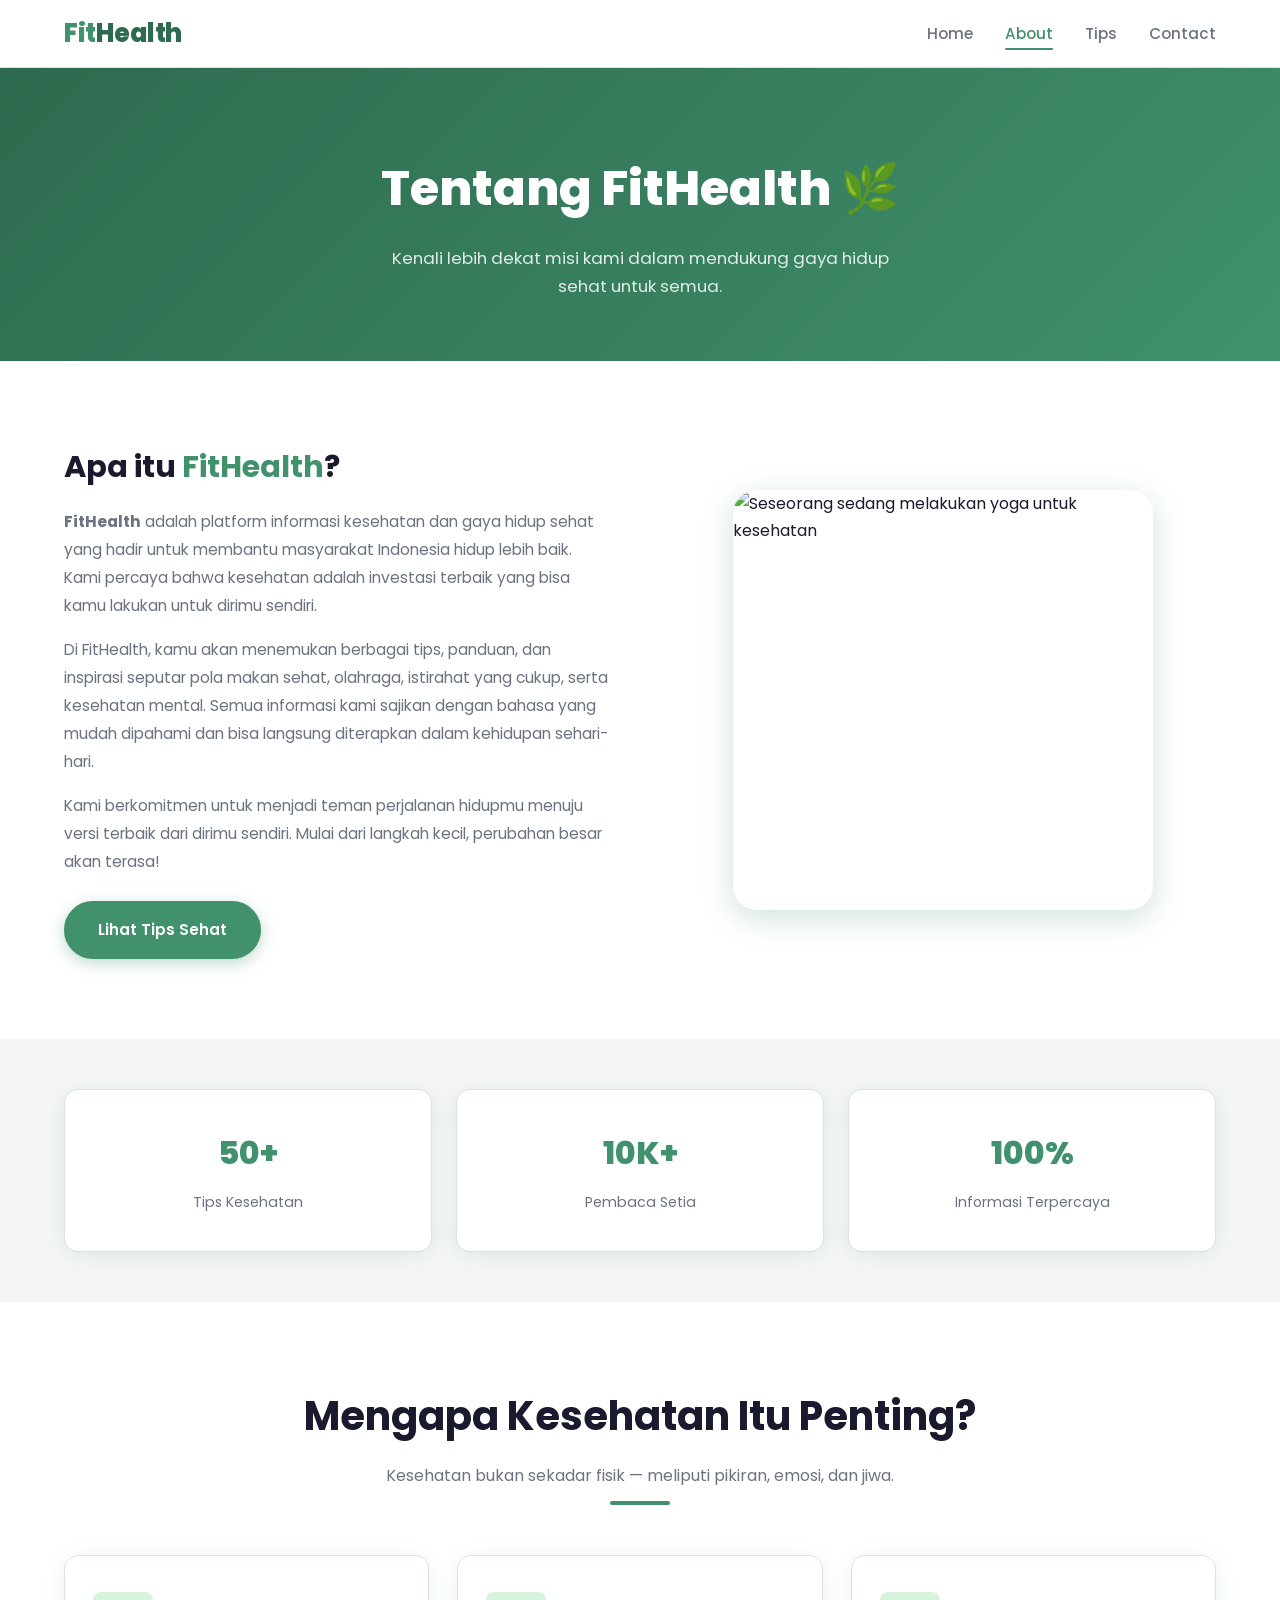
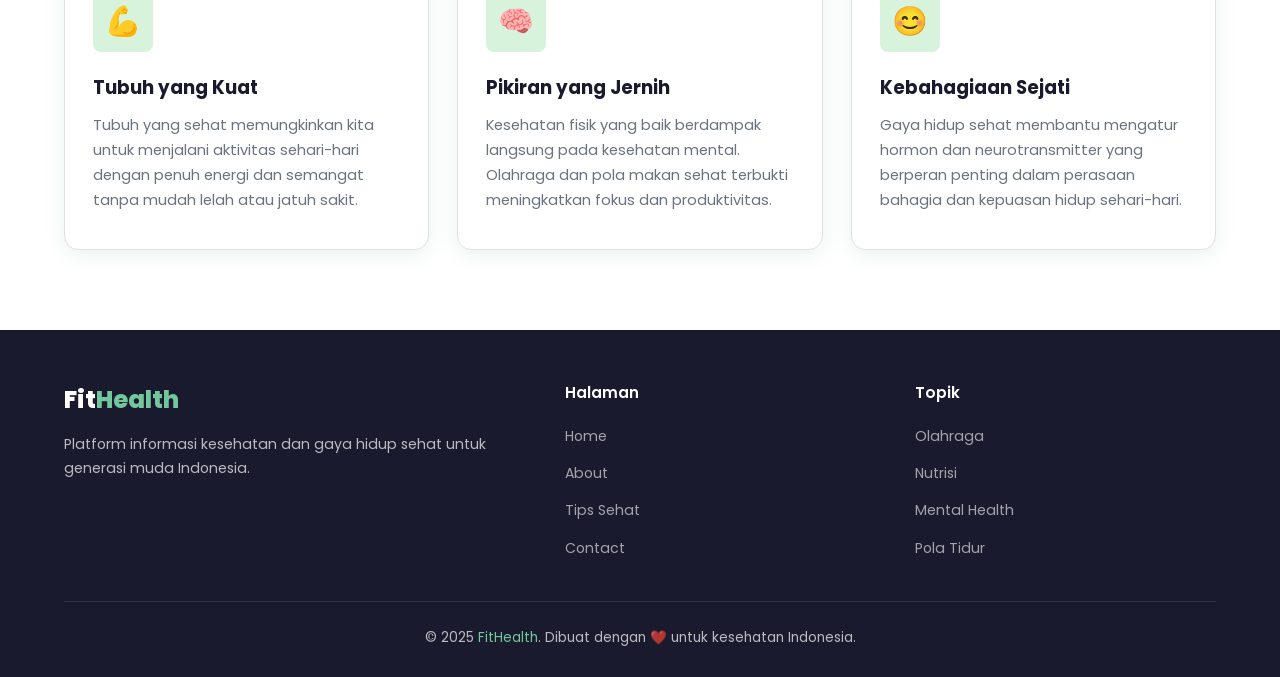
==== about.html @ b60442c7 "first commit" ====
<!DOCTYPE html>
<html lang="id">
<head>
  <meta charset="UTF-8" />
  <meta name="viewport" content="width=device-width, initial-scale=1.0" />
  <title>About - FitHealth</title>
  <link rel="icon" href="data:image/svg+xml,<svg xmlns='http://www.w3.org/2000/svg' viewBox='0 0 100 100'><text y='.9em' font-size='90'>🌿</text></svg>" />
  <link rel="preconnect" href="https://fonts.googleapis.com" />
  <link rel="preconnect" href="https://fonts.gstatic.com" crossorigin />
  <link href="https://fonts.googleapis.com/css2?family=Poppins:wght@300;400;500;600;700;800&display=swap" rel="stylesheet" />
  <link rel="stylesheet" href="style.css" />
</head>
<body>

  <!-- =============================================
       NAVBAR
       ============================================= -->
  <nav class="navbar">
    <a href="index.html" class="navbar-logo">Fit<span>Health</span></a>
    <ul class="navbar-menu">
      <li><a href="index.html">Home</a></li>
      <li><a href="about.html">About</a></li>
      <li><a href="tips.html">Tips</a></li>
      <li><a href="contact.html">Contact</a></li>
    </ul>
    <div class="hamburger" aria-label="Toggle Menu">
      <span></span>
      <span></span>
      <span></span>
    </div>
  </nav>


  <!-- =============================================
       PAGE HERO (Banner atas halaman)
       ============================================= -->
  <div class="page-hero">
    <h1>Tentang FitHealth 🌿</h1>
    <p>Kenali lebih dekat misi kami dalam mendukung gaya hidup sehat untuk semua.</p>
  </div>


  <!-- =============================================
       ABOUT CONTENT: Penjelasan utama
       ============================================= -->
  <div class="about-content">
    <!-- Teks penjelasan -->
    <div class="about-text">
      <h2>Apa itu <span>FitHealth</span>?</h2>
      <p>
        <strong>FitHealth</strong> adalah platform informasi kesehatan dan gaya hidup sehat
        yang hadir untuk membantu masyarakat Indonesia hidup lebih baik. Kami percaya bahwa
        kesehatan adalah investasi terbaik yang bisa kamu lakukan untuk dirimu sendiri.
      </p>
      <p>
        Di FitHealth, kamu akan menemukan berbagai tips, panduan, dan inspirasi seputar
        pola makan sehat, olahraga, istirahat yang cukup, serta kesehatan mental. Semua
        informasi kami sajikan dengan bahasa yang mudah dipahami dan bisa langsung
        diterapkan dalam kehidupan sehari-hari.
      </p>
      <p>
        Kami berkomitmen untuk menjadi teman perjalanan hidupmu menuju versi terbaik dari
        dirimu sendiri. Mulai dari langkah kecil, perubahan besar akan terasa!
      </p>
      <!-- Tombol ke halaman tips -->
      <a href="tips.html" class="btn-primary" style="margin-top: 10px;">Lihat Tips Sehat</a>
    </div>

    <!-- Foto orang meditasi/yoga -->
    <div class="about-image">
      <img
        src="https://images.unsplash.com/photo-1544367567-0f2fcb009e0b?w=560&q=80&fit=crop"
        alt="Seseorang sedang melakukan yoga untuk kesehatan"
        style="width:100%; max-width:420px; border-radius:24px; box-shadow: var(--shadow-hover); object-fit:cover; aspect-ratio:1;"
        loading="eager"
      />
    </div>
  </div>


  <!-- =============================================
       STATS: Angka-angka menarik
       ============================================= -->
  <div class="about-stats">
    <div class="stat-item card visible">
      <h3>50+</h3>
      <p>Tips Kesehatan</p>
    </div>
    <div class="stat-item card visible">
      <h3>10K+</h3>
      <p>Pembaca Setia</p>
    </div>
    <div class="stat-item card visible">
      <h3>100%</h3>
      <p>Informasi Terpercaya</p>
    </div>
  </div>


  <!-- =============================================
       SECTION: Pentingnya Kesehatan
       ============================================= -->
  <section>
    <div class="section-title">
      <h2>Mengapa Kesehatan Itu Penting?</h2>
      <p>Kesehatan bukan sekadar fisik — meliputi pikiran, emosi, dan jiwa.</p>
      <div class="section-line"></div>
    </div>

    <div class="cards-grid">
      <!-- Card 1 -->
      <div class="card">
        <div class="card-icon">💪</div>
        <h3>Tubuh yang Kuat</h3>
        <p>
          Tubuh yang sehat memungkinkan kita untuk menjalani aktivitas sehari-hari
          dengan penuh energi dan semangat tanpa mudah lelah atau jatuh sakit.
        </p>
      </div>

      <!-- Card 2 -->
      <div class="card">
        <div class="card-icon">🧠</div>
        <h3>Pikiran yang Jernih</h3>
        <p>
          Kesehatan fisik yang baik berdampak langsung pada kesehatan mental.
          Olahraga dan pola makan sehat terbukti meningkatkan fokus dan produktivitas.
        </p>
      </div>

      <!-- Card 3 -->
      <div class="card">
        <div class="card-icon">😊</div>
        <h3>Kebahagiaan Sejati</h3>
        <p>
          Gaya hidup sehat membantu mengatur hormon dan neurotransmitter yang
          berperan penting dalam perasaan bahagia dan kepuasan hidup sehari-hari.
        </p>
      </div>
    </div>
  </section>


  <!-- =============================================
       FOOTER
       ============================================= -->
  <footer>
    <div class="footer-top">
      <div class="footer-brand">
        <div class="logo">Fit<span>Health</span></div>
        <p>Platform informasi kesehatan dan gaya hidup sehat untuk generasi muda Indonesia.</p>
      </div>
      <div class="footer-col">
        <h4>Halaman</h4>
        <ul>
          <li><a href="index.html">Home</a></li>
          <li><a href="about.html">About</a></li>
          <li><a href="tips.html">Tips Sehat</a></li>
          <li><a href="contact.html">Contact</a></li>
        </ul>
      </div>
      <div class="footer-col">
        <h4>Topik</h4>
        <ul>
          <li><a href="tips.html">Olahraga</a></li>
          <li><a href="tips.html">Nutrisi</a></li>
          <li><a href="tips.html">Mental Health</a></li>
          <li><a href="tips.html">Pola Tidur</a></li>
        </ul>
      </div>
    </div>
    <div class="footer-bottom">
      <p>&copy; 2025 <span>FitHealth</span>. Dibuat dengan ❤️ untuk kesehatan Indonesia.</p>
    </div>
  </footer>

  <script src="script.js"></script>
</body>
</html>
---- style.css ----
/* =============================================
   FitHealth - Main Stylesheet
   Warna utama: Hijau, Putih, Abu-abu muda
   Font: Poppins (Google Fonts)
   ============================================= */

/* --- Import Font --- */
@import url('https://fonts.googleapis.com/css2?family=Poppins:wght@300;400;500;600;700;800&display=swap');

/* --- CSS Variables (Variabel Warna & Font) --- */
:root {
  --green-dark:    #2d6a4f;
  --green-main:    #40916c;
  --green-light:   #74c69d;
  --green-pale:    #d8f3dc;
  --white:         #ffffff;
  --gray-light:    #f4f6f4;
  --gray-mid:      #e0e0e0;
  --gray-text:     #6b7280;
  --dark:          #1a1a2e;
  --shadow:        0 4px 20px rgba(64, 145, 108, 0.12);
  --shadow-hover:  0 8px 30px rgba(64, 145, 108, 0.25);
  --radius:        14px;
  --radius-sm:     8px;
  --transition:    all 0.3s ease;
  --font:          'Poppins', sans-serif;
}

/* --- Reset & Base --- */
*, *::before, *::after {
  margin: 0;
  padding: 0;
  box-sizing: border-box;
}

html {
  scroll-behavior: smooth;
}

body {
  font-family: var(--font);
  background-color: var(--white);
  color: var(--dark);
  line-height: 1.7;
  overflow-x: hidden;
}

img {
  max-width: 100%;
  display: block;
}

a {
  text-decoration: none;
  color: inherit;
}

ul {
  list-style: none;
}

/* =============================================
   NAVBAR
   ============================================= */
.navbar {
  position: sticky;
  top: 0;
  z-index: 1000;
  background: rgba(255, 255, 255, 0.95);
  backdrop-filter: blur(10px);
  -webkit-backdrop-filter: blur(10px);
  border-bottom: 1px solid var(--gray-mid);
  padding: 0 5%;
  display: flex;
  align-items: center;
  justify-content: space-between;
  height: 68px;
  transition: var(--transition);
}

/* Efek navbar saat di-scroll (ditambah via JS) */
.navbar.scrolled {
  box-shadow: 0 2px 20px rgba(0, 0, 0, 0.08);
}

/* Logo */
.navbar-logo {
  font-size: 1.6rem;
  font-weight: 800;
  color: var(--green-main);
  letter-spacing: -0.5px;
}

.navbar-logo span {
  color: var(--green-dark);
}

/* Menu navigasi */
.navbar-menu {
  display: flex;
  gap: 2rem;
  align-items: center;
}

.navbar-menu a {
  font-size: 0.95rem;
  font-weight: 500;
  color: var(--gray-text);
  padding: 6px 0;
  position: relative;
  transition: var(--transition);
}

/* Garis bawah aktif/hover pada menu */
.navbar-menu a::after {
  content: '';
  position: absolute;
  bottom: 0;
  left: 0;
  width: 0;
  height: 2px;
  background: var(--green-main);
  border-radius: 2px;
  transition: width 0.3s ease;
}

.navbar-menu a:hover,
.navbar-menu a.active {
  color: var(--green-main);
}

.navbar-menu a:hover::after,
.navbar-menu a.active::after {
  width: 100%;
}

/* Hamburger menu (mobile) */
.hamburger {
  display: none;
  flex-direction: column;
  gap: 5px;
  cursor: pointer;
  padding: 4px;
}

.hamburger span {
  display: block;
  width: 25px;
  height: 3px;
  background: var(--green-dark);
  border-radius: 3px;
  transition: var(--transition);
}

/* Animasi hamburger saat terbuka */
.hamburger.open span:nth-child(1) {
  transform: translateY(8px) rotate(45deg);
}

.hamburger.open span:nth-child(2) {
  opacity: 0;
}

.hamburger.open span:nth-child(3) {
  transform: translateY(-8px) rotate(-45deg);
}

/* =============================================
   HERO SECTION (index.html)
   ============================================= */
.hero {
  min-height: calc(100vh - 68px);
  background: linear-gradient(135deg, var(--green-pale) 0%, var(--white) 60%);
  display: flex;
  align-items: center;
  padding: 60px 5%;
  gap: 60px;
}

.hero-content {
  flex: 1;
  max-width: 560px;
}

.hero-badge {
  display: inline-block;
  background: var(--green-pale);
  color: var(--green-dark);
  font-size: 0.8rem;
  font-weight: 600;
  letter-spacing: 1px;
  text-transform: uppercase;
  padding: 6px 16px;
  border-radius: 50px;
  margin-bottom: 20px;
  border: 1px solid var(--green-light);
}

.hero h1 {
  font-size: clamp(2.2rem, 5vw, 3.4rem);
  font-weight: 800;
  line-height: 1.2;
  color: var(--dark);
  margin-bottom: 20px;
}

.hero h1 .highlight {
  color: var(--green-main);
}

.hero p {
  font-size: 1.05rem;
  color: var(--gray-text);
  margin-bottom: 36px;
  line-height: 1.8;
}

/* Tombol CTA */
.btn-primary {
  display: inline-block;
  background: var(--green-main);
  color: var(--white);
  font-family: var(--font);
  font-size: 0.95rem;
  font-weight: 600;
  padding: 14px 32px;
  border-radius: 50px;
  border: 2px solid var(--green-main);
  cursor: pointer;
  transition: var(--transition);
  box-shadow: 0 4px 15px rgba(64, 145, 108, 0.35);
}

.btn-primary:hover {
  background: var(--green-dark);
  border-color: var(--green-dark);
  transform: translateY(-2px);
  box-shadow: 0 8px 25px rgba(64, 145, 108, 0.4);
}

.btn-outline {
  display: inline-block;
  background: transparent;
  color: var(--green-main);
  font-family: var(--font);
  font-size: 0.95rem;
  font-weight: 600;
  padding: 14px 32px;
  border-radius: 50px;
  border: 2px solid var(--green-main);
  cursor: pointer;
  transition: var(--transition);
  margin-left: 12px;
}

.btn-outline:hover {
  background: var(--green-pale);
  transform: translateY(-2px);
}

/* Gambar hero */
.hero-image {
  flex: 1;
  display: flex;
  justify-content: center;
  align-items: center;
}

.hero-image img {
  width: 100%;
  max-width: 500px;
  border-radius: 24px;
  box-shadow: var(--shadow-hover);
  object-fit: cover;
}

/* Ilustrasi SVG hero (jika tidak ada gambar) */
.hero-illustration {
  width: 100%;
  max-width: 480px;
  background: linear-gradient(135deg, var(--green-pale), var(--green-light));
  border-radius: 24px;
  aspect-ratio: 4/3;
  display: flex;
  align-items: center;
  justify-content: center;
  font-size: 8rem;
  box-shadow: var(--shadow-hover);
}

/* =============================================
   SECTION UMUM
   ============================================= */
section {
  padding: 80px 5%;
}

.section-title {
  text-align: center;
  margin-bottom: 50px;
}

.section-title h2 {
  font-size: clamp(1.8rem, 3.5vw, 2.5rem);
  font-weight: 700;
  color: var(--dark);
  margin-bottom: 12px;
}

.section-title p {
  font-size: 1rem;
  color: var(--gray-text);
  max-width: 520px;
  margin: 0 auto;
}

.section-line {
  width: 60px;
  height: 4px;
  background: var(--green-main);
  border-radius: 4px;
  margin: 12px auto 0;
}

/* =============================================
   CARDS (Manfaat & Tips)
   ============================================= */
.cards-grid {
  display: grid;
  grid-template-columns: repeat(auto-fit, minmax(280px, 1fr));
  gap: 28px;
}

.card {
  background: var(--white);
  border-radius: var(--radius);
  padding: 36px 28px;
  box-shadow: var(--shadow);
  border: 1px solid var(--gray-mid);
  transition: var(--transition);
  /* Animasi muncul saat scroll */
  opacity: 0;
  transform: translateY(30px);
}

/* Class ditambahkan oleh JS saat card terlihat */
.card.visible {
  opacity: 1;
  transform: translateY(0);
  transition: opacity 0.5s ease, transform 0.5s ease, box-shadow 0.3s ease;
}

.card:hover {
  transform: translateY(-6px);
  box-shadow: var(--shadow-hover);
  border-color: var(--green-light);
}

.card-icon {
  width: 60px;
  height: 60px;
  background: var(--green-pale);
  border-radius: var(--radius-sm);
  display: flex;
  align-items: center;
  justify-content: center;
  font-size: 1.8rem;
  margin-bottom: 20px;
  transition: var(--transition);
}

.card:hover .card-icon {
  background: var(--green-light);
  transform: scale(1.1);
}

.card h3 {
  font-size: 1.15rem;
  font-weight: 700;
  color: var(--dark);
  margin-bottom: 10px;
}

.card p {
  font-size: 0.92rem;
  color: var(--gray-text);
  line-height: 1.7;
}

/* =============================================
   BENEFITS SECTION (Latar abu-abu muda)
   ============================================= */
.benefits {
  background: var(--gray-light);
}

/* =============================================
   ABOUT PAGE
   ============================================= */
.page-hero {
  background: linear-gradient(135deg, var(--green-dark) 0%, var(--green-main) 100%);
  color: var(--white);
  padding: 80px 5% 60px;
  text-align: center;
}

.page-hero h1 {
  font-size: clamp(2rem, 4vw, 3rem);
  font-weight: 800;
  margin-bottom: 14px;
}

.page-hero p {
  font-size: 1.05rem;
  opacity: 0.85;
  max-width: 540px;
  margin: 0 auto;
}

/* Konten about */
.about-content {
  display: flex;
  align-items: center;
  gap: 60px;
  padding: 80px 5%;
}

.about-text {
  flex: 1;
}

.about-text h2 {
  font-size: 1.9rem;
  font-weight: 700;
  color: var(--dark);
  margin-bottom: 16px;
}

.about-text h2 span {
  color: var(--green-main);
}

.about-text p {
  font-size: 0.97rem;
  color: var(--gray-text);
  margin-bottom: 16px;
  line-height: 1.8;
}

.about-image {
  flex: 1;
  display: flex;
  justify-content: center;
}

.about-image .img-box {
  width: 100%;
  max-width: 420px;
  aspect-ratio: 1;
  background: linear-gradient(135deg, var(--green-pale), var(--green-light));
  border-radius: 24px;
  display: flex;
  align-items: center;
  justify-content: center;
  font-size: 7rem;
  box-shadow: var(--shadow-hover);
}

/* Stats kecil */
.about-stats {
  display: grid;
  grid-template-columns: repeat(3, 1fr);
  gap: 24px;
  padding: 50px 5%;
  background: var(--gray-light);
  text-align: center;
}

.stat-item h3 {
  font-size: 2rem;
  font-weight: 800;
  color: var(--green-main);
}

.stat-item p {
  font-size: 0.88rem;
  color: var(--gray-text);
  margin-top: 4px;
}

/* =============================================
   TIPS PAGE
   ============================================= */
.tips-grid {
  display: grid;
  grid-template-columns: repeat(auto-fit, minmax(260px, 1fr));
  gap: 28px;
  padding: 60px 5%;
}

.tip-card {
  background: var(--white);
  border-radius: var(--radius);
  padding: 32px 24px;
  box-shadow: var(--shadow);
  border: 1px solid var(--gray-mid);
  border-top: 4px solid var(--green-main);
  transition: var(--transition);
  opacity: 0;
  transform: translateY(30px);
}

.tip-card.visible {
  opacity: 1;
  transform: translateY(0);
  transition: opacity 0.5s ease, transform 0.5s ease, box-shadow 0.3s ease;
}

.tip-card:hover {
  transform: translateY(-8px);
  box-shadow: var(--shadow-hover);
  border-top-color: var(--green-dark);
}

.tip-card .tip-number {
  font-size: 0.78rem;
  font-weight: 700;
  color: var(--green-main);
  letter-spacing: 1.5px;
  text-transform: uppercase;
  margin-bottom: 8px;
}

.tip-card .tip-icon {
  font-size: 2.5rem;
  margin-bottom: 16px;
}

.tip-card h3 {
  font-size: 1.1rem;
  font-weight: 700;
  color: var(--dark);
  margin-bottom: 10px;
}

.tip-card p {
  font-size: 0.9rem;
  color: var(--gray-text);
  line-height: 1.7;
}

/* =============================================
   CONTACT PAGE
   ============================================= */
.contact-wrapper {
  display: grid;
  grid-template-columns: 1fr 1.5fr;
  gap: 60px;
  padding: 80px 5%;
  align-items: start;
}

.contact-info h2 {
  font-size: 1.8rem;
  font-weight: 700;
  color: var(--dark);
  margin-bottom: 14px;
}

.contact-info h2 span {
  color: var(--green-main);
}

.contact-info p {
  font-size: 0.95rem;
  color: var(--gray-text);
  line-height: 1.8;
  margin-bottom: 28px;
}

.contact-detail {
  display: flex;
  flex-direction: column;
  gap: 16px;
  margin-bottom: 32px;
}

.contact-detail-item {
  display: flex;
  align-items: center;
  gap: 14px;
}

.contact-detail-item .icon {
  width: 44px;
  height: 44px;
  background: var(--green-pale);
  border-radius: var(--radius-sm);
  display: flex;
  align-items: center;
  justify-content: center;
  font-size: 1.2rem;
  flex-shrink: 0;
}

.contact-detail-item span {
  font-size: 0.92rem;
  color: var(--gray-text);
}

/* Sosial media */
.social-links {
  display: flex;
  gap: 12px;
}

.social-link {
  width: 42px;
  height: 42px;
  background: var(--gray-light);
  border-radius: 50%;
  display: flex;
  align-items: center;
  justify-content: center;
  font-size: 1.1rem;
  transition: var(--transition);
  border: 1px solid var(--gray-mid);
  cursor: pointer;
}

.social-link:hover {
  background: var(--green-main);
  color: var(--white);
  transform: translateY(-3px);
  box-shadow: 0 6px 15px rgba(64, 145, 108, 0.35);
}

/* Form */
.contact-form {
  background: var(--white);
  border-radius: var(--radius);
  padding: 40px;
  box-shadow: var(--shadow);
  border: 1px solid var(--gray-mid);
}

.form-group {
  margin-bottom: 22px;
}

.form-group label {
  display: block;
  font-size: 0.88rem;
  font-weight: 600;
  color: var(--dark);
  margin-bottom: 8px;
}

.form-group input,
.form-group textarea {
  width: 100%;
  padding: 13px 16px;
  border: 1.5px solid var(--gray-mid);
  border-radius: var(--radius-sm);
  font-family: var(--font);
  font-size: 0.93rem;
  color: var(--dark);
  background: var(--gray-light);
  transition: var(--transition);
  outline: none;
  resize: vertical;
}

.form-group input:focus,
.form-group textarea:focus {
  border-color: var(--green-main);
  background: var(--white);
  box-shadow: 0 0 0 3px rgba(64, 145, 108, 0.1);
}

.form-group textarea {
  min-height: 130px;
}

/* Tombol submit */
.btn-submit {
  width: 100%;
  padding: 15px;
  background: var(--green-main);
  color: var(--white);
  font-family: var(--font);
  font-size: 1rem;
  font-weight: 600;
  border: none;
  border-radius: 50px;
  cursor: pointer;
  transition: var(--transition);
  box-shadow: 0 4px 15px rgba(64, 145, 108, 0.3);
}

.btn-submit:hover {
  background: var(--green-dark);
  transform: translateY(-2px);
  box-shadow: 0 8px 25px rgba(64, 145, 108, 0.4);
}

.btn-submit:active {
  transform: translateY(0);
}

/* =============================================
   FOOTER
   ============================================= */
footer {
  background: var(--dark);
  color: rgba(255, 255, 255, 0.7);
  padding: 50px 5% 28px;
}

.footer-top {
  display: grid;
  grid-template-columns: 1.5fr 1fr 1fr;
  gap: 50px;
  margin-bottom: 40px;
}

.footer-brand .logo {
  font-size: 1.5rem;
  font-weight: 800;
  color: var(--white);
  margin-bottom: 12px;
}

.footer-brand .logo span {
  color: var(--green-light);
}

.footer-brand p {
  font-size: 0.88rem;
  line-height: 1.7;
}

.footer-col h4 {
  font-size: 0.95rem;
  font-weight: 600;
  color: var(--white);
  margin-bottom: 16px;
}

.footer-col ul {
  display: flex;
  flex-direction: column;
  gap: 10px;
}

.footer-col ul a {
  font-size: 0.88rem;
  color: rgba(255, 255, 255, 0.6);
  transition: var(--transition);
}

.footer-col ul a:hover {
  color: var(--green-light);
  padding-left: 4px;
}

.footer-bottom {
  border-top: 1px solid rgba(255, 255, 255, 0.1);
  padding-top: 24px;
  text-align: center;
  font-size: 0.85rem;
}

.footer-bottom span {
  color: var(--green-light);
}

/* =============================================
   ALERT / NOTIFIKASI
   ============================================= */
.alert-toast {
  position: fixed;
  bottom: 30px;
  right: 30px;
  background: var(--green-dark);
  color: var(--white);
  padding: 16px 24px;
  border-radius: var(--radius-sm);
  font-size: 0.92rem;
  font-weight: 500;
  box-shadow: 0 8px 25px rgba(0,0,0,0.2);
  z-index: 9999;
  display: flex;
  align-items: center;
  gap: 10px;
  /* Animasi muncul */
  animation: slideInToast 0.4s ease forwards;
}

@keyframes slideInToast {
  from { opacity: 0; transform: translateX(60px); }
  to   { opacity: 1; transform: translateX(0); }
}

.alert-toast.hide {
  animation: slideOutToast 0.4s ease forwards;
}

@keyframes slideOutToast {
  from { opacity: 1; transform: translateX(0); }
  to   { opacity: 0; transform: translateX(60px); }
}

/* =============================================
   RESPONSIVE - MOBILE
   ============================================= */
@media (max-width: 768px) {
  /* Navbar mobile */
  .hamburger {
    display: flex;
  }

  .navbar-menu {
    position: fixed;
    top: 68px;
    left: 0;
    right: 0;
    background: var(--white);
    flex-direction: column;
    padding: 24px 5%;
    gap: 0;
    border-bottom: 1px solid var(--gray-mid);
    box-shadow: 0 8px 20px rgba(0,0,0,0.08);
    /* Sembunyikan menu mobile secara default */
    display: none;
  }

  .navbar-menu.open {
    display: flex;
  }

  .navbar-menu a {
    padding: 14px 0;
    border-bottom: 1px solid var(--gray-mid);
    width: 100%;
  }

  .navbar-menu a:last-child {
    border-bottom: none;
  }

  /* Hero mobile */
  .hero {
    flex-direction: column;
    padding: 50px 5%;
    text-align: center;
    min-height: auto;
    gap: 40px;
  }

  .hero-content {
    max-width: 100%;
  }

  .btn-outline {
    margin-left: 0;
    margin-top: 12px;
    display: block;
    text-align: center;
  }

  /* About mobile */
  .about-content {
    flex-direction: column;
    padding: 50px 5%;
    gap: 36px;
  }

  .about-stats {
    grid-template-columns: 1fr;
  }

  /* Contact mobile */
  .contact-wrapper {
    grid-template-columns: 1fr;
    padding: 50px 5%;
    gap: 36px;
  }

  /* Footer mobile */
  .footer-top {
    grid-template-columns: 1fr;
    gap: 28px;
  }
}
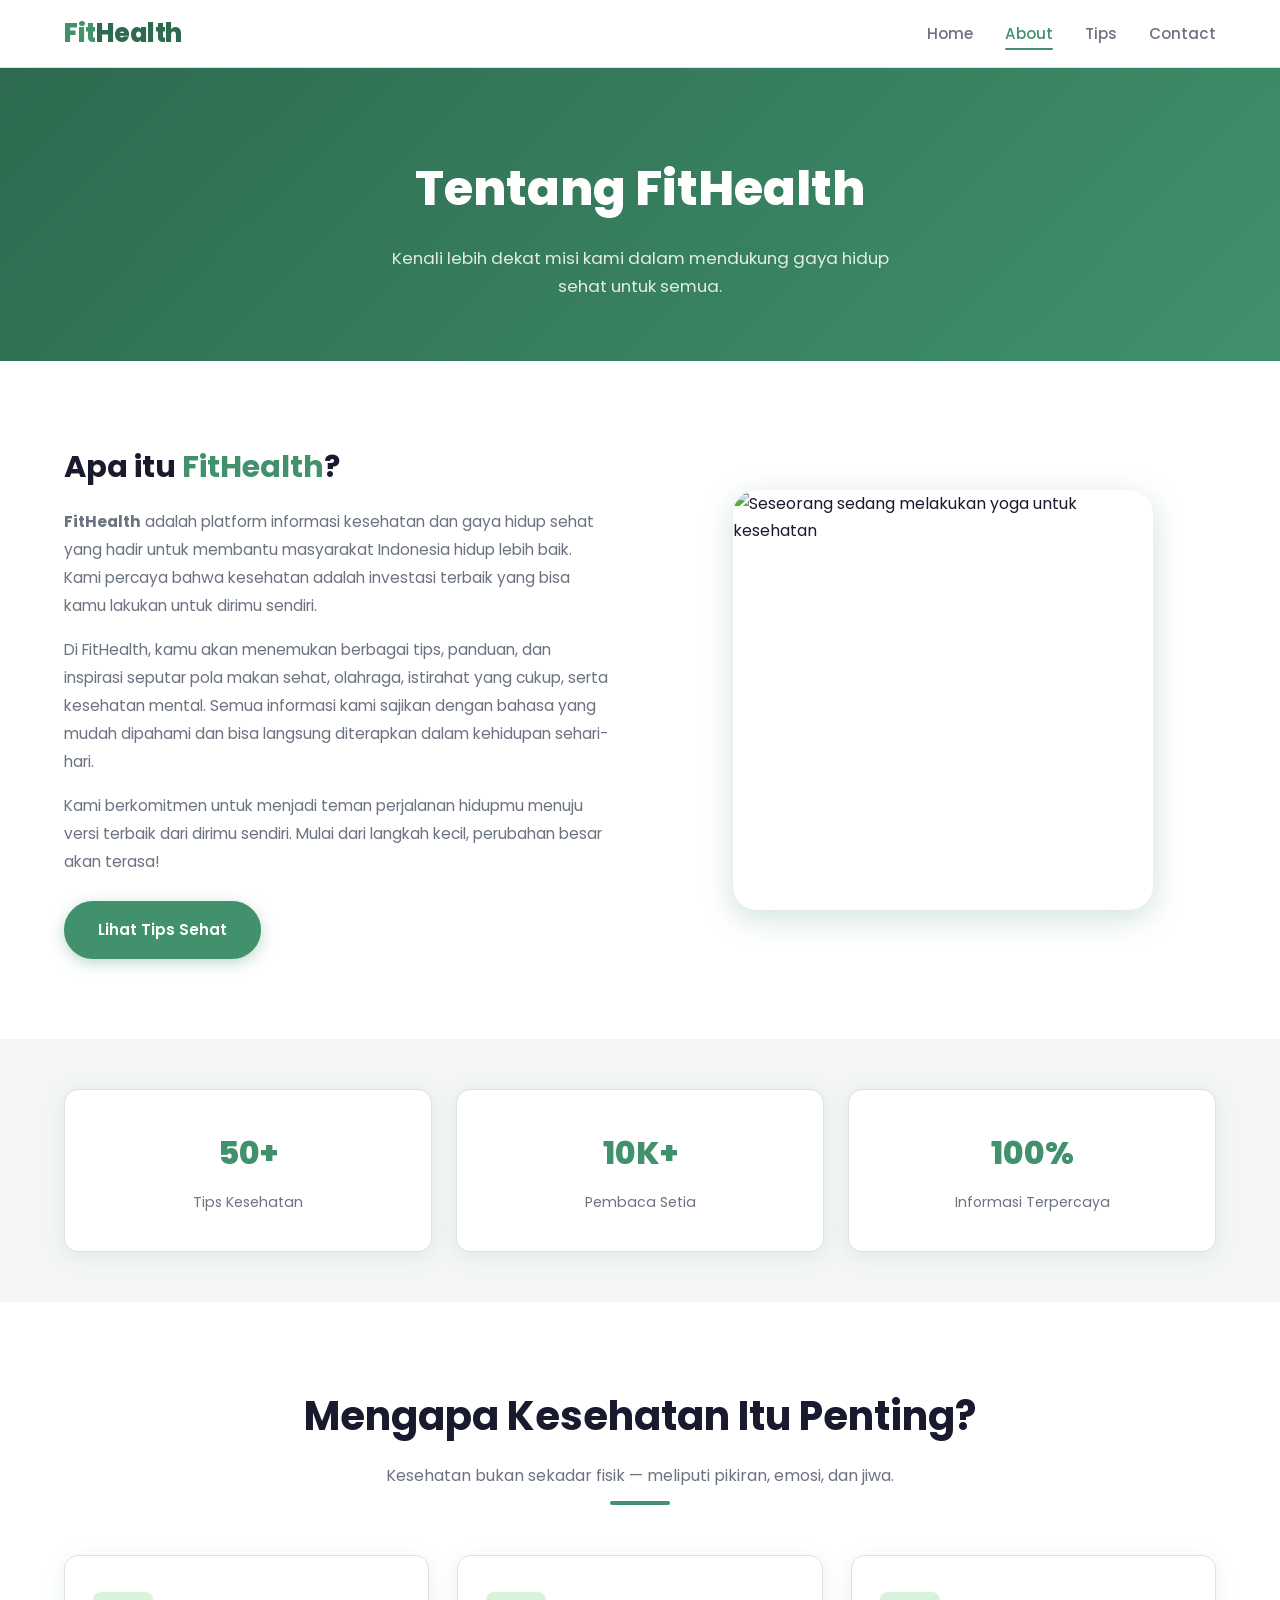
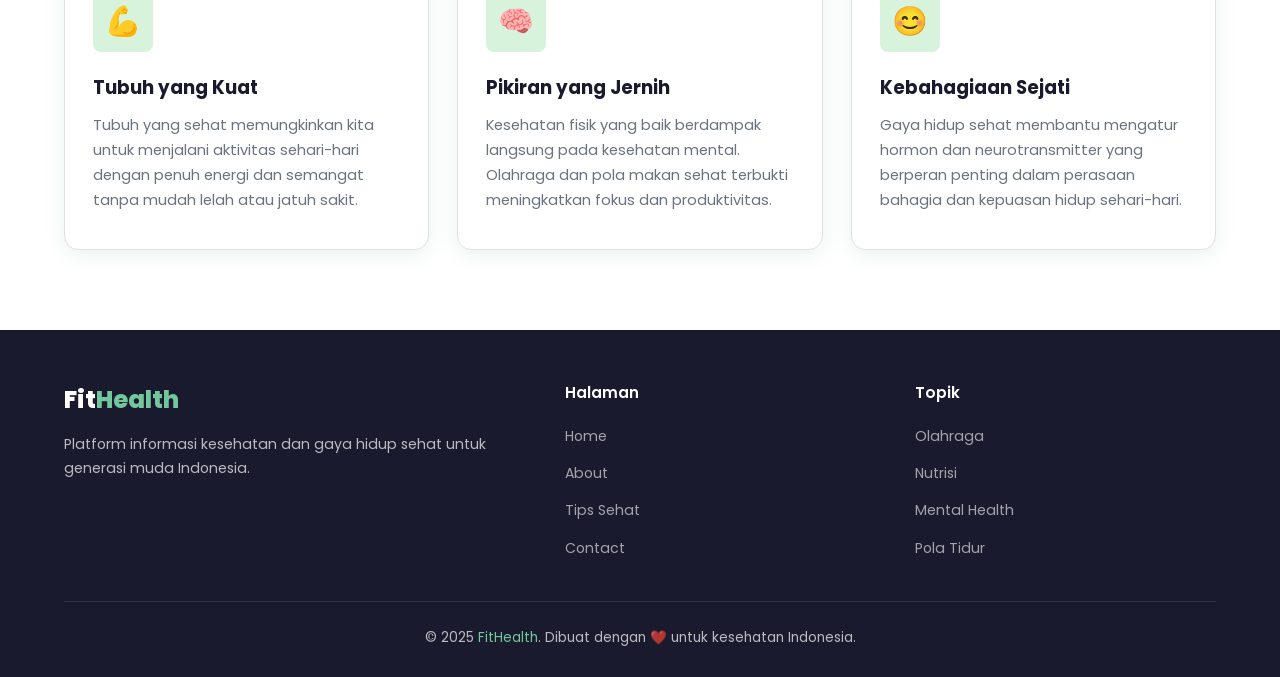
==== commit 4a9c658e: "Home" ====
--- a/about.html
+++ b/about.html
@@ -35,7 +35,7 @@
        PAGE HERO (Banner atas halaman)
        ============================================= -->
   <div class="page-hero">
-    <h1>Tentang FitHealth 🌿</h1>
+    <h1>Tentang FitHealth </h1>
     <p>Kenali lebih dekat misi kami dalam mendukung gaya hidup sehat untuk semua.</p>
   </div>
 
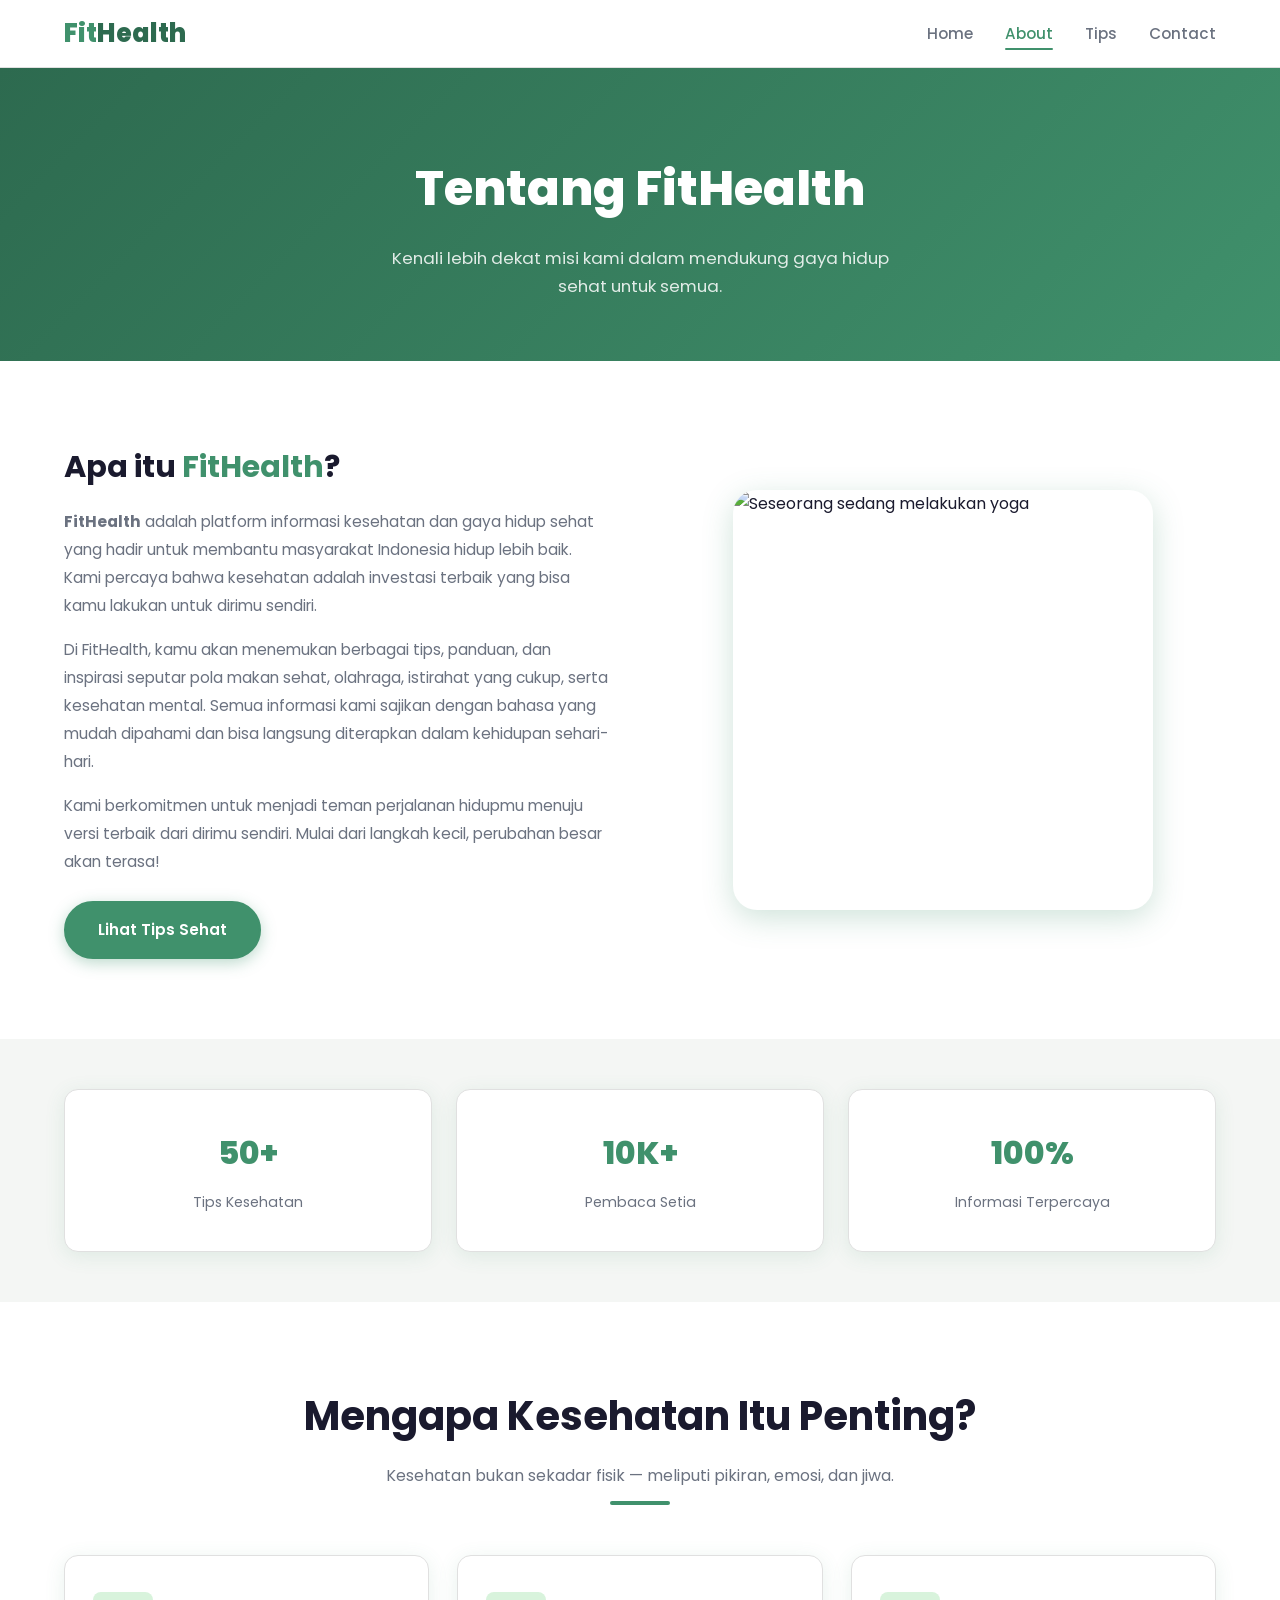
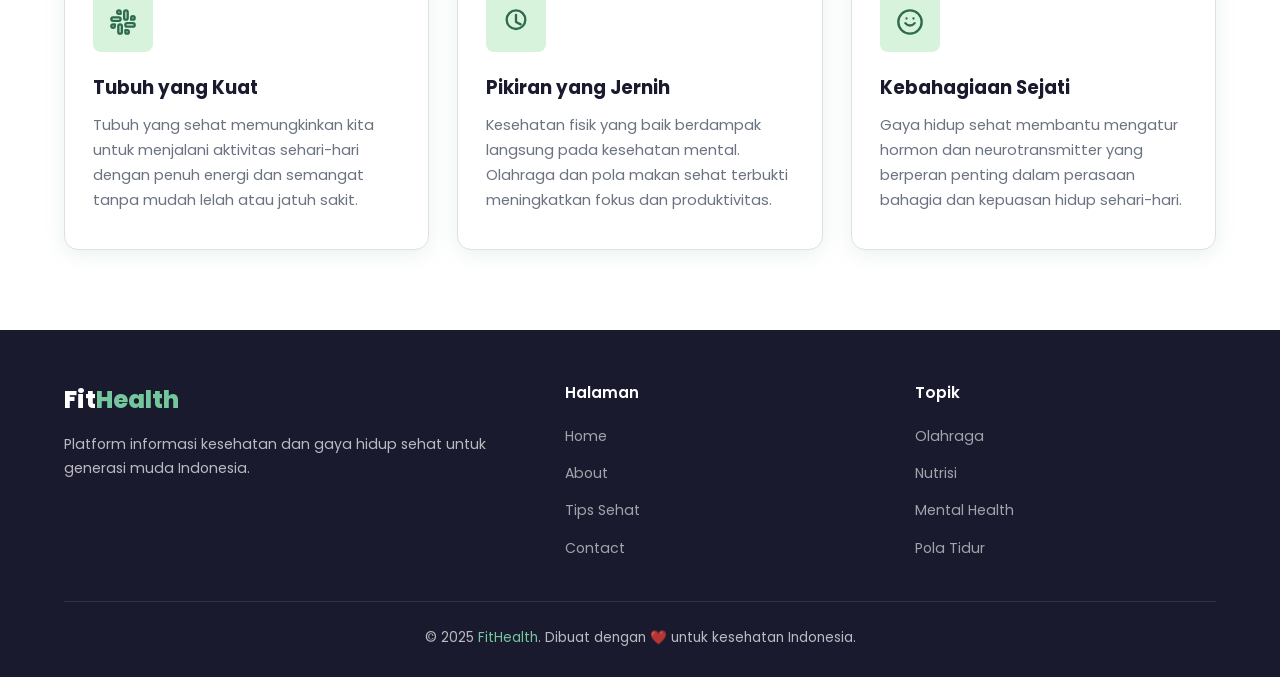
==== commit a1e46480: "icon" ====
--- a/about.html
+++ b/about.html
@@ -7,14 +7,11 @@
   <link rel="icon" href="data:image/svg+xml,<svg xmlns='http://www.w3.org/2000/svg' viewBox='0 0 100 100'><text y='.9em' font-size='90'>🌿</text></svg>" />
   <link rel="preconnect" href="https://fonts.googleapis.com" />
   <link rel="preconnect" href="https://fonts.gstatic.com" crossorigin />
-  <link href="https://fonts.googleapis.com/css2?family=Poppins:wght@300;400;500;600;700;800&display=swap" rel="stylesheet" />
+  <link href="https://fonts.googleapis.com/css2?family=Poppins:wght@400;600;700;800&display=swap" rel="stylesheet" />
   <link rel="stylesheet" href="style.css" />
 </head>
 <body>
 
-  <!-- =============================================
-       NAVBAR
-       ============================================= -->
   <nav class="navbar">
     <a href="index.html" class="navbar-logo">Fit<span>Health</span></a>
     <ul class="navbar-menu">
@@ -24,126 +21,71 @@
       <li><a href="contact.html">Contact</a></li>
     </ul>
     <div class="hamburger" aria-label="Toggle Menu">
-      <span></span>
-      <span></span>
-      <span></span>
+      <span></span><span></span><span></span>
     </div>
   </nav>
 
-
-  <!-- =============================================
-       PAGE HERO (Banner atas halaman)
-       ============================================= -->
   <div class="page-hero">
-    <h1>Tentang FitHealth </h1>
+    <h1>Tentang FitHealth</h1>
     <p>Kenali lebih dekat misi kami dalam mendukung gaya hidup sehat untuk semua.</p>
   </div>
 
-
-  <!-- =============================================
-       ABOUT CONTENT: Penjelasan utama
-       ============================================= -->
   <div class="about-content">
-    <!-- Teks penjelasan -->
     <div class="about-text">
       <h2>Apa itu <span>FitHealth</span>?</h2>
-      <p>
-        <strong>FitHealth</strong> adalah platform informasi kesehatan dan gaya hidup sehat
-        yang hadir untuk membantu masyarakat Indonesia hidup lebih baik. Kami percaya bahwa
-        kesehatan adalah investasi terbaik yang bisa kamu lakukan untuk dirimu sendiri.
-      </p>
-      <p>
-        Di FitHealth, kamu akan menemukan berbagai tips, panduan, dan inspirasi seputar
-        pola makan sehat, olahraga, istirahat yang cukup, serta kesehatan mental. Semua
-        informasi kami sajikan dengan bahasa yang mudah dipahami dan bisa langsung
-        diterapkan dalam kehidupan sehari-hari.
-      </p>
-      <p>
-        Kami berkomitmen untuk menjadi teman perjalanan hidupmu menuju versi terbaik dari
-        dirimu sendiri. Mulai dari langkah kecil, perubahan besar akan terasa!
-      </p>
-      <!-- Tombol ke halaman tips -->
-      <a href="tips.html" class="btn-primary" style="margin-top: 10px;">Lihat Tips Sehat</a>
+      <p><strong>FitHealth</strong> adalah platform informasi kesehatan dan gaya hidup sehat yang hadir untuk membantu masyarakat Indonesia hidup lebih baik. Kami percaya bahwa kesehatan adalah investasi terbaik yang bisa kamu lakukan untuk dirimu sendiri.</p>
+      <p>Di FitHealth, kamu akan menemukan berbagai tips, panduan, dan inspirasi seputar pola makan sehat, olahraga, istirahat yang cukup, serta kesehatan mental. Semua informasi kami sajikan dengan bahasa yang mudah dipahami dan bisa langsung diterapkan dalam kehidupan sehari-hari.</p>
+      <p>Kami berkomitmen untuk menjadi teman perjalanan hidupmu menuju versi terbaik dari dirimu sendiri. Mulai dari langkah kecil, perubahan besar akan terasa!</p>
+      <a href="tips.html" class="btn-primary" style="margin-top:10px;">Lihat Tips Sehat</a>
     </div>
-
-    <!-- Foto orang meditasi/yoga -->
     <div class="about-image">
-      <img
-        src="https://images.unsplash.com/photo-1544367567-0f2fcb009e0b?w=560&q=80&fit=crop"
-        alt="Seseorang sedang melakukan yoga untuk kesehatan"
-        style="width:100%; max-width:420px; border-radius:24px; box-shadow: var(--shadow-hover); object-fit:cover; aspect-ratio:1;"
-        loading="eager"
-      />
+      <img src="https://images.unsplash.com/photo-1544367567-0f2fcb009e0b?w=560&q=80&fit=crop" alt="Seseorang sedang melakukan yoga" style="width:100%;max-width:420px;border-radius:24px;box-shadow:var(--shadow-hover);object-fit:cover;aspect-ratio:1;" loading="eager" />
     </div>
   </div>
 
-
-  <!-- =============================================
-       STATS: Angka-angka menarik
-       ============================================= -->
   <div class="about-stats">
-    <div class="stat-item card visible">
-      <h3>50+</h3>
-      <p>Tips Kesehatan</p>
-    </div>
-    <div class="stat-item card visible">
-      <h3>10K+</h3>
-      <p>Pembaca Setia</p>
-    </div>
-    <div class="stat-item card visible">
-      <h3>100%</h3>
-      <p>Informasi Terpercaya</p>
-    </div>
+    <div class="stat-item card visible"><h3>50+</h3><p>Tips Kesehatan</p></div>
+    <div class="stat-item card visible"><h3>10K+</h3><p>Pembaca Setia</p></div>
+    <div class="stat-item card visible"><h3>100%</h3><p>Informasi Terpercaya</p></div>
   </div>
 
-
-  <!-- =============================================
-       SECTION: Pentingnya Kesehatan
-       ============================================= -->
   <section>
     <div class="section-title">
       <h2>Mengapa Kesehatan Itu Penting?</h2>
       <p>Kesehatan bukan sekadar fisik — meliputi pikiran, emosi, dan jiwa.</p>
       <div class="section-line"></div>
     </div>
-
     <div class="cards-grid">
-      <!-- Card 1 -->
       <div class="card">
-        <div class="card-icon">💪</div>
+        <div class="card-icon">
+          <svg xmlns="http://www.w3.org/2000/svg" width="28" height="28" viewBox="0 0 24 24" fill="none" stroke="#2d6a4f" stroke-width="2" stroke-linecap="round" stroke-linejoin="round">
+            <path d="M14.5 10c-.83 0-1.5-.67-1.5-1.5v-5c0-.83.67-1.5 1.5-1.5s1.5.67 1.5 1.5v5c0 .83-.67 1.5-1.5 1.5z"/><path d="M20.5 10H19V8.5c0-.83.67-1.5 1.5-1.5s1.5.67 1.5 1.5-.67 1.5-1.5 1.5z"/><path d="M9.5 14c.83 0 1.5.67 1.5 1.5v5c0 .83-.67 1.5-1.5 1.5S8 21.33 8 20.5v-5c0-.83.67-1.5 1.5-1.5z"/><path d="M3.5 14H5v1.5c0 .83-.67 1.5-1.5 1.5S2 16.33 2 15.5 2.67 14 3.5 14z"/><path d="M14 14.5c0-.83.67-1.5 1.5-1.5h5c.83 0 1.5.67 1.5 1.5s-.67 1.5-1.5 1.5h-5c-.83 0-1.5-.67-1.5-1.5z"/><path d="M15.5 19H14v1.5c0 .83.67 1.5 1.5 1.5s1.5-.67 1.5-1.5-.67-1.5-1.5-1.5z"/><path d="M10 9.5C10 8.67 9.33 8 8.5 8h-5C2.67 8 2 8.67 2 9.5S2.67 11 3.5 11h5c.83 0 1.5-.67 1.5-1.5z"/><path d="M8.5 5H10V3.5C10 2.67 9.33 2 8.5 2S7 2.67 7 3.5 7.67 5 8.5 5z"/>
+          </svg>
+        </div>
         <h3>Tubuh yang Kuat</h3>
-        <p>
-          Tubuh yang sehat memungkinkan kita untuk menjalani aktivitas sehari-hari
-          dengan penuh energi dan semangat tanpa mudah lelah atau jatuh sakit.
-        </p>
+        <p>Tubuh yang sehat memungkinkan kita untuk menjalani aktivitas sehari-hari dengan penuh energi dan semangat tanpa mudah lelah atau jatuh sakit.</p>
       </div>
-
-      <!-- Card 2 -->
       <div class="card">
-        <div class="card-icon">🧠</div>
+        <div class="card-icon">
+          <svg xmlns="http://www.w3.org/2000/svg" width="28" height="28" viewBox="0 0 24 24" fill="none" stroke="#2d6a4f" stroke-width="2" stroke-linecap="round" stroke-linejoin="round">
+            <path d="M12 2a8 8 0 1 0 0 16 8 8 0 0 0 0-16z"/><path d="M12 6v6l4 2"/>
+          </svg>
+        </div>
         <h3>Pikiran yang Jernih</h3>
-        <p>
-          Kesehatan fisik yang baik berdampak langsung pada kesehatan mental.
-          Olahraga dan pola makan sehat terbukti meningkatkan fokus dan produktivitas.
-        </p>
+        <p>Kesehatan fisik yang baik berdampak langsung pada kesehatan mental. Olahraga dan pola makan sehat terbukti meningkatkan fokus dan produktivitas.</p>
       </div>
-
-      <!-- Card 3 -->
       <div class="card">
-        <div class="card-icon">😊</div>
+        <div class="card-icon">
+          <svg xmlns="http://www.w3.org/2000/svg" width="28" height="28" viewBox="0 0 24 24" fill="none" stroke="#2d6a4f" stroke-width="2" stroke-linecap="round" stroke-linejoin="round">
+            <circle cx="12" cy="12" r="10"/><path d="M8 13s1.5 2 4 2 4-2 4-2"/><line x1="9" y1="9" x2="9.01" y2="9"/><line x1="15" y1="9" x2="15.01" y2="9"/>
+          </svg>
+        </div>
         <h3>Kebahagiaan Sejati</h3>
-        <p>
-          Gaya hidup sehat membantu mengatur hormon dan neurotransmitter yang
-          berperan penting dalam perasaan bahagia dan kepuasan hidup sehari-hari.
-        </p>
+        <p>Gaya hidup sehat membantu mengatur hormon dan neurotransmitter yang berperan penting dalam perasaan bahagia dan kepuasan hidup sehari-hari.</p>
       </div>
     </div>
   </section>
 
-
-  <!-- =============================================
-       FOOTER
-       ============================================= -->
   <footer>
     <div class="footer-top">
       <div class="footer-brand">
--- a/style.css
+++ b/style.css
@@ -1,74 +1,37 @@
-/* =============================================
-   FitHealth - Main Stylesheet
-   Warna utama: Hijau, Putih, Abu-abu muda
-   Font: Poppins (Google Fonts)
-   ============================================= */
+@import url('https://fonts.googleapis.com/css2?family=Poppins:wght@400;600;700;800&display=swap');
 
-/* --- Import Font --- */
-@import url('https://fonts.googleapis.com/css2?family=Poppins:wght@300;400;500;600;700;800&display=swap');
-
-/* --- CSS Variables (Variabel Warna & Font) --- */
 :root {
-  --green-dark:    #2d6a4f;
-  --green-main:    #40916c;
-  --green-light:   #74c69d;
-  --green-pale:    #d8f3dc;
-  --white:         #ffffff;
-  --gray-light:    #f4f6f4;
-  --gray-mid:      #e0e0e0;
-  --gray-text:     #6b7280;
-  --dark:          #1a1a2e;
-  --shadow:        0 4px 20px rgba(64, 145, 108, 0.12);
-  --shadow-hover:  0 8px 30px rgba(64, 145, 108, 0.25);
-  --radius:        14px;
-  --radius-sm:     8px;
-  --transition:    all 0.3s ease;
-  --font:          'Poppins', sans-serif;
+  --green-dark:  #2d6a4f;
+  --green-main:  #40916c;
+  --green-light: #74c69d;
+  --green-pale:  #d8f3dc;
+  --white:       #ffffff;
+  --gray-light:  #f4f6f4;
+  --gray-mid:    #e0e0e0;
+  --gray-text:   #6b7280;
+  --dark:        #1a1a2e;
+  --shadow:      0 4px 20px rgba(64,145,108,0.12);
+  --shadow-hover:0 8px 30px rgba(64,145,108,0.25);
+  --radius:      14px;
+  --radius-sm:   8px;
+  --transition:  all 0.3s ease;
+  --font:        'Poppins', sans-serif;
 }
 
-/* --- Reset & Base --- */
-*, *::before, *::after {
-  margin: 0;
-  padding: 0;
-  box-sizing: border-box;
-}
+*, *::before, *::after { margin:0; padding:0; box-sizing:border-box; }
+html { scroll-behavior: smooth; }
+body { font-family:var(--font); background:var(--white); color:var(--dark); line-height:1.7; overflow-x:hidden; }
+img { max-width:100%; display:block; }
+a { text-decoration:none; color:inherit; }
+ul { list-style:none; }
 
-html {
-  scroll-behavior: smooth;
-}
-
-body {
-  font-family: var(--font);
-  background-color: var(--white);
-  color: var(--dark);
-  line-height: 1.7;
-  overflow-x: hidden;
-}
-
-img {
-  max-width: 100%;
-  display: block;
-}
-
-a {
-  text-decoration: none;
-  color: inherit;
-}
-
-ul {
-  list-style: none;
-}
-
-/* =============================================
-   NAVBAR
-   ============================================= */
+/* ── Navbar ── */
 .navbar {
   position: sticky;
   top: 0;
   z-index: 1000;
-  background: rgba(255, 255, 255, 0.95);
+  background: rgba(255,255,255,0.95);
   backdrop-filter: blur(10px);
-  -webkit-backdrop-filter: blur(10px);
   border-bottom: 1px solid var(--gray-mid);
   padding: 0 5%;
   display: flex;
@@ -77,97 +40,26 @@
   height: 68px;
   transition: var(--transition);
 }
+.navbar.scrolled { box-shadow: 0 2px 20px rgba(0,0,0,0.08); }
 
-/* Efek navbar saat di-scroll (ditambah via JS) */
-.navbar.scrolled {
-  box-shadow: 0 2px 20px rgba(0, 0, 0, 0.08);
-}
+.navbar-logo { font-size:1.6rem; font-weight:800; color:var(--green-main); }
+.navbar-logo span { color:var(--green-dark); }
 
-/* Logo */
-.navbar-logo {
-  font-size: 1.6rem;
-  font-weight: 800;
-  color: var(--green-main);
-  letter-spacing: -0.5px;
-}
+.navbar-menu { display:flex; gap:2rem; align-items:center; }
+.navbar-menu a { font-size:0.95rem; font-weight:500; color:var(--gray-text); padding:6px 0; position:relative; transition:var(--transition); }
+.navbar-menu a::after { content:''; position:absolute; bottom:0; left:0; width:0; height:2px; background:var(--green-main); border-radius:2px; transition:width 0.3s ease; }
+.navbar-menu a:hover,
+.navbar-menu a.active { color:var(--green-main); }
+.navbar-menu a:hover::after,
+.navbar-menu a.active::after { width:100%; }
 
-.navbar-logo span {
-  color: var(--green-dark);
-}
+.hamburger { display:none; flex-direction:column; gap:5px; cursor:pointer; padding:4px; }
+.hamburger span { display:block; width:25px; height:3px; background:var(--green-dark); border-radius:3px; transition:var(--transition); }
+.hamburger.open span:nth-child(1) { transform:translateY(8px) rotate(45deg); }
+.hamburger.open span:nth-child(2) { opacity:0; }
+.hamburger.open span:nth-child(3) { transform:translateY(-8px) rotate(-45deg); }
 
-/* Menu navigasi */
-.navbar-menu {
-  display: flex;
-  gap: 2rem;
-  align-items: center;
-}
-
-.navbar-menu a {
-  font-size: 0.95rem;
-  font-weight: 500;
-  color: var(--gray-text);
-  padding: 6px 0;
-  position: relative;
-  transition: var(--transition);
-}
-
-/* Garis bawah aktif/hover pada menu */
-.navbar-menu a::after {
-  content: '';
-  position: absolute;
-  bottom: 0;
-  left: 0;
-  width: 0;
-  height: 2px;
-  background: var(--green-main);
-  border-radius: 2px;
-  transition: width 0.3s ease;
-}
-
-.navbar-menu a:hover,
-.navbar-menu a.active {
-  color: var(--green-main);
-}
-
-.navbar-menu a:hover::after,
-.navbar-menu a.active::after {
-  width: 100%;
-}
-
-/* Hamburger menu (mobile) */
-.hamburger {
-  display: none;
-  flex-direction: column;
-  gap: 5px;
-  cursor: pointer;
-  padding: 4px;
-}
-
-.hamburger span {
-  display: block;
-  width: 25px;
-  height: 3px;
-  background: var(--green-dark);
-  border-radius: 3px;
-  transition: var(--transition);
-}
-
-/* Animasi hamburger saat terbuka */
-.hamburger.open span:nth-child(1) {
-  transform: translateY(8px) rotate(45deg);
-}
-
-.hamburger.open span:nth-child(2) {
-  opacity: 0;
-}
-
-.hamburger.open span:nth-child(3) {
-  transform: translateY(-8px) rotate(-45deg);
-}
-
-/* =============================================
-   HERO SECTION (index.html)
-   ============================================= */
+/* ── Hero ── */
 .hero {
   min-height: calc(100vh - 68px);
   background: linear-gradient(135deg, var(--green-pale) 0%, var(--white) 60%);
@@ -176,720 +68,126 @@
   padding: 60px 5%;
   gap: 60px;
 }
+.hero-content { flex:1; max-width:560px; }
+.hero-badge { display:inline-block; background:var(--green-pale); color:var(--green-dark); font-size:0.8rem; font-weight:600; letter-spacing:1px; text-transform:uppercase; padding:6px 16px; border-radius:50px; margin-bottom:20px; border:1px solid var(--green-light); }
+.hero h1 { font-size:clamp(2.2rem,5vw,3.4rem); font-weight:800; line-height:1.2; margin-bottom:20px; }
+.hero h1 .highlight { color:var(--green-main); }
+.hero p { font-size:1.05rem; color:var(--gray-text); margin-bottom:36px; }
+.hero-image { flex:1; display:flex; justify-content:center; align-items:center; }
+.hero-illustration { width:100%; max-width:480px; background:linear-gradient(135deg,var(--green-pale),var(--green-light)); border-radius:24px; aspect-ratio:4/3; display:flex; align-items:center; justify-content:center; font-size:8rem; box-shadow:var(--shadow-hover); }
 
-.hero-content {
-  flex: 1;
-  max-width: 560px;
-}
-
-.hero-badge {
+/* ── Buttons ── */
+.btn-primary, .btn-outline {
   display: inline-block;
-  background: var(--green-pale);
-  color: var(--green-dark);
-  font-size: 0.8rem;
-  font-weight: 600;
-  letter-spacing: 1px;
-  text-transform: uppercase;
-  padding: 6px 16px;
-  border-radius: 50px;
-  margin-bottom: 20px;
-  border: 1px solid var(--green-light);
-}
-
-.hero h1 {
-  font-size: clamp(2.2rem, 5vw, 3.4rem);
-  font-weight: 800;
-  line-height: 1.2;
-  color: var(--dark);
-  margin-bottom: 20px;
-}
-
-.hero h1 .highlight {
-  color: var(--green-main);
-}
-
-.hero p {
-  font-size: 1.05rem;
-  color: var(--gray-text);
-  margin-bottom: 36px;
-  line-height: 1.8;
-}
-
-/* Tombol CTA */
-.btn-primary {
-  display: inline-block;
-  background: var(--green-main);
-  color: var(--white);
   font-family: var(--font);
   font-size: 0.95rem;
   font-weight: 600;
   padding: 14px 32px;
   border-radius: 50px;
-  border: 2px solid var(--green-main);
   cursor: pointer;
   transition: var(--transition);
-  box-shadow: 0 4px 15px rgba(64, 145, 108, 0.35);
 }
+.btn-primary { background:var(--green-main); color:var(--white); border:2px solid var(--green-main); box-shadow:0 4px 15px rgba(64,145,108,0.35); }
+.btn-primary:hover { background:var(--green-dark); border-color:var(--green-dark); transform:translateY(-2px); }
+.btn-outline { background:transparent; color:var(--green-main); border:2px solid var(--green-main); margin-left:12px; }
+.btn-outline:hover { background:var(--green-pale); transform:translateY(-2px); }
 
-.btn-primary:hover {
-  background: var(--green-dark);
-  border-color: var(--green-dark);
-  transform: translateY(-2px);
-  box-shadow: 0 8px 25px rgba(64, 145, 108, 0.4);
-}
+/* ── Sections ── */
+section { padding:80px 5%; }
+.section-title { text-align:center; margin-bottom:50px; }
+.section-title h2 { font-size:clamp(1.8rem,3.5vw,2.5rem); font-weight:700; margin-bottom:12px; }
+.section-title p { font-size:1rem; color:var(--gray-text); max-width:520px; margin:0 auto; }
+.section-line { width:60px; height:4px; background:var(--green-main); border-radius:4px; margin:12px auto 0; }
+.benefits { background:var(--gray-light); }
 
-.btn-outline {
-  display: inline-block;
-  background: transparent;
-  color: var(--green-main);
-  font-family: var(--font);
-  font-size: 0.95rem;
-  font-weight: 600;
-  padding: 14px 32px;
-  border-radius: 50px;
-  border: 2px solid var(--green-main);
-  cursor: pointer;
-  transition: var(--transition);
-  margin-left: 12px;
-}
+/* ── Cards ── */
+.cards-grid { display:grid; grid-template-columns:repeat(auto-fit,minmax(280px,1fr)); gap:28px; }
+.card { background:var(--white); border-radius:var(--radius); padding:36px 28px; box-shadow:var(--shadow); border:1px solid var(--gray-mid); }
+.card-icon { width:60px; height:60px; background:var(--green-pale); border-radius:var(--radius-sm); display:flex; align-items:center; justify-content:center; font-size:1.8rem; margin-bottom:20px; }
+.card h3 { font-size:1.15rem; font-weight:700; margin-bottom:10px; }
+.card p { font-size:0.92rem; color:var(--gray-text); line-height:1.7; }
 
-.btn-outline:hover {
-  background: var(--green-pale);
-  transform: translateY(-2px);
-}
+/* ── Page Hero ── */
+.page-hero { background:linear-gradient(135deg,var(--green-dark),var(--green-main)); color:var(--white); padding:80px 5% 60px; text-align:center; }
+.page-hero h1 { font-size:clamp(2rem,4vw,3rem); font-weight:800; margin-bottom:14px; }
+.page-hero p { font-size:1.05rem; opacity:0.85; max-width:540px; margin:0 auto; }
 
-/* Gambar hero */
-.hero-image {
-  flex: 1;
-  display: flex;
-  justify-content: center;
-  align-items: center;
-}
+/* ── About ── */
+.about-content { display:flex; align-items:center; gap:60px; padding:80px 5%; }
+.about-text { flex:1; }
+.about-text h2 { font-size:1.9rem; font-weight:700; margin-bottom:16px; }
+.about-text h2 span { color:var(--green-main); }
+.about-text p { font-size:0.97rem; color:var(--gray-text); margin-bottom:16px; line-height:1.8; }
+.about-image { flex:1; display:flex; justify-content:center; }
+.about-image .img-box { width:100%; max-width:420px; aspect-ratio:1; background:linear-gradient(135deg,var(--green-pale),var(--green-light)); border-radius:24px; display:flex; align-items:center; justify-content:center; font-size:7rem; box-shadow:var(--shadow-hover); }
 
-.hero-image img {
-  width: 100%;
-  max-width: 500px;
-  border-radius: 24px;
-  box-shadow: var(--shadow-hover);
-  object-fit: cover;
-}
+.about-stats { display:grid; grid-template-columns:repeat(3,1fr); gap:24px; padding:50px 5%; background:var(--gray-light); text-align:center; }
+.stat-item h3 { font-size:2rem; font-weight:800; color:var(--green-main); }
+.stat-item p { font-size:0.88rem; color:var(--gray-text); margin-top:4px; }
 
-/* Ilustrasi SVG hero (jika tidak ada gambar) */
-.hero-illustration {
-  width: 100%;
-  max-width: 480px;
-  background: linear-gradient(135deg, var(--green-pale), var(--green-light));
-  border-radius: 24px;
-  aspect-ratio: 4/3;
-  display: flex;
-  align-items: center;
-  justify-content: center;
-  font-size: 8rem;
-  box-shadow: var(--shadow-hover);
-}
+/* ── Tips ── */
+.tips-grid { display:grid; grid-template-columns:repeat(auto-fit,minmax(260px,1fr)); gap:28px; padding:60px 5%; }
+.tip-card { background:var(--white); border-radius:var(--radius); padding:32px 24px; box-shadow:var(--shadow); border:1px solid var(--gray-mid); border-top:4px solid var(--green-main); }
+.tip-card .tip-number { font-size:0.78rem; font-weight:700; color:var(--green-main); letter-spacing:1.5px; text-transform:uppercase; margin-bottom:8px; }
+.tip-card .tip-icon { font-size:2.5rem; margin-bottom:16px; }
+.tip-card h3 { font-size:1.1rem; font-weight:700; margin-bottom:10px; }
+.tip-card p { font-size:0.9rem; color:var(--gray-text); line-height:1.7; }
 
-/* =============================================
-   SECTION UMUM
-   ============================================= */
-section {
-  padding: 80px 5%;
-}
+/* ── Contact ── */
+.contact-wrapper { display:grid; grid-template-columns:1fr 1.5fr; gap:60px; padding:80px 5%; align-items:start; }
+.contact-info h2 { font-size:1.8rem; font-weight:700; margin-bottom:14px; }
+.contact-info h2 span { color:var(--green-main); }
+.contact-info p { font-size:0.95rem; color:var(--gray-text); line-height:1.8; margin-bottom:28px; }
+.contact-detail { display:flex; flex-direction:column; gap:16px; margin-bottom:32px; }
+.contact-detail-item { display:flex; align-items:center; gap:14px; }
+.contact-detail-item .icon { width:44px; height:44px; background:var(--green-pale); border-radius:var(--radius-sm); display:flex; align-items:center; justify-content:center; font-size:1.2rem; flex-shrink:0; }
+.contact-detail-item span { font-size:0.92rem; color:var(--gray-text); }
+.social-links { display:flex; gap:12px; }
+.social-link { width:42px; height:42px; background:var(--gray-light); border-radius:50%; display:flex; align-items:center; justify-content:center; font-size:1.1rem; transition:var(--transition); border:1px solid var(--gray-mid); cursor:pointer; }
+.social-link:hover { background:var(--green-main); color:var(--white); transform:translateY(-3px); }
 
-.section-title {
-  text-align: center;
-  margin-bottom: 50px;
-}
+.contact-form { background:var(--white); border-radius:var(--radius); padding:40px; box-shadow:var(--shadow); border:1px solid var(--gray-mid); }
+.form-group { margin-bottom:22px; }
+.form-group label { display:block; font-size:0.88rem; font-weight:600; margin-bottom:8px; }
+.form-group input,
+.form-group textarea { width:100%; padding:13px 16px; border:1.5px solid var(--gray-mid); border-radius:var(--radius-sm); font-family:var(--font); font-size:0.93rem; color:var(--dark); background:var(--gray-light); transition:var(--transition); outline:none; resize:vertical; }
+.form-group input:focus,
+.form-group textarea:focus { border-color:var(--green-main); background:var(--white); box-shadow:0 0 0 3px rgba(64,145,108,0.1); }
+.form-group textarea { min-height:130px; }
+.btn-submit { width:100%; padding:15px; background:var(--green-main); color:var(--white); font-family:var(--font); font-size:1rem; font-weight:600; border:none; border-radius:50px; cursor:pointer; transition:var(--transition); box-shadow:0 4px 15px rgba(64,145,108,0.3); }
+.btn-submit:hover { background:var(--green-dark); transform:translateY(-2px); }
 
-.section-title h2 {
-  font-size: clamp(1.8rem, 3.5vw, 2.5rem);
-  font-weight: 700;
-  color: var(--dark);
-  margin-bottom: 12px;
-}
+/* ── Footer ── */
+footer { background:var(--dark); color:rgba(255,255,255,0.7); padding:50px 5% 28px; }
+.footer-top { display:grid; grid-template-columns:1.5fr 1fr 1fr; gap:50px; margin-bottom:40px; }
+.footer-brand .logo { font-size:1.5rem; font-weight:800; color:var(--white); margin-bottom:12px; }
+.footer-brand .logo span { color:var(--green-light); }
+.footer-brand p { font-size:0.88rem; line-height:1.7; }
+.footer-col h4 { font-size:0.95rem; font-weight:600; color:var(--white); margin-bottom:16px; }
+.footer-col ul { display:flex; flex-direction:column; gap:10px; }
+.footer-col ul a { font-size:0.88rem; color:rgba(255,255,255,0.6); transition:var(--transition); }
+.footer-col ul a:hover { color:var(--green-light); padding-left:4px; }
+.footer-bottom { border-top:1px solid rgba(255,255,255,0.1); padding-top:24px; text-align:center; font-size:0.85rem; }
+.footer-bottom span { color:var(--green-light); }
 
-.section-title p {
-  font-size: 1rem;
-  color: var(--gray-text);
-  max-width: 520px;
-  margin: 0 auto;
-}
+/* ── Toast ── */
+.alert-toast { position:fixed; bottom:30px; right:30px; background:var(--green-dark); color:var(--white); padding:16px 24px; border-radius:var(--radius-sm); font-size:0.92rem; font-weight:500; box-shadow:0 8px 25px rgba(0,0,0,0.2); z-index:9999; display:flex; align-items:center; gap:10px; animation:slideIn 0.4s ease forwards; }
+.alert-toast.hide { animation:slideOut 0.4s ease forwards; }
+@keyframes slideIn { from{opacity:0;transform:translateX(60px)} to{opacity:1;transform:translateX(0)} }
+@keyframes slideOut { from{opacity:1;transform:translateX(0)} to{opacity:0;transform:translateX(60px)} }
 
-.section-line {
-  width: 60px;
-  height: 4px;
-  background: var(--green-main);
-  border-radius: 4px;
-  margin: 12px auto 0;
-}
-
-/* =============================================
-   CARDS (Manfaat & Tips)
-   ============================================= */
-.cards-grid {
-  display: grid;
-  grid-template-columns: repeat(auto-fit, minmax(280px, 1fr));
-  gap: 28px;
-}
-
-.card {
-  background: var(--white);
-  border-radius: var(--radius);
-  padding: 36px 28px;
-  box-shadow: var(--shadow);
-  border: 1px solid var(--gray-mid);
-  transition: var(--transition);
-  /* Animasi muncul saat scroll */
-  opacity: 0;
-  transform: translateY(30px);
-}
-
-/* Class ditambahkan oleh JS saat card terlihat */
-.card.visible {
-  opacity: 1;
-  transform: translateY(0);
-  transition: opacity 0.5s ease, transform 0.5s ease, box-shadow 0.3s ease;
-}
-
-.card:hover {
-  transform: translateY(-6px);
-  box-shadow: var(--shadow-hover);
-  border-color: var(--green-light);
-}
-
-.card-icon {
-  width: 60px;
-  height: 60px;
-  background: var(--green-pale);
-  border-radius: var(--radius-sm);
-  display: flex;
-  align-items: center;
-  justify-content: center;
-  font-size: 1.8rem;
-  margin-bottom: 20px;
-  transition: var(--transition);
-}
-
-.card:hover .card-icon {
-  background: var(--green-light);
-  transform: scale(1.1);
-}
-
-.card h3 {
-  font-size: 1.15rem;
-  font-weight: 700;
-  color: var(--dark);
-  margin-bottom: 10px;
-}
-
-.card p {
-  font-size: 0.92rem;
-  color: var(--gray-text);
-  line-height: 1.7;
-}
-
-/* =============================================
-   BENEFITS SECTION (Latar abu-abu muda)
-   ============================================= */
-.benefits {
-  background: var(--gray-light);
-}
-
-/* =============================================
-   ABOUT PAGE
-   ============================================= */
-.page-hero {
-  background: linear-gradient(135deg, var(--green-dark) 0%, var(--green-main) 100%);
-  color: var(--white);
-  padding: 80px 5% 60px;
-  text-align: center;
-}
-
-.page-hero h1 {
-  font-size: clamp(2rem, 4vw, 3rem);
-  font-weight: 800;
-  margin-bottom: 14px;
-}
-
-.page-hero p {
-  font-size: 1.05rem;
-  opacity: 0.85;
-  max-width: 540px;
-  margin: 0 auto;
-}
-
-/* Konten about */
-.about-content {
-  display: flex;
-  align-items: center;
-  gap: 60px;
-  padding: 80px 5%;
-}
-
-.about-text {
-  flex: 1;
-}
-
-.about-text h2 {
-  font-size: 1.9rem;
-  font-weight: 700;
-  color: var(--dark);
-  margin-bottom: 16px;
-}
-
-.about-text h2 span {
-  color: var(--green-main);
-}
-
-.about-text p {
-  font-size: 0.97rem;
-  color: var(--gray-text);
-  margin-bottom: 16px;
-  line-height: 1.8;
-}
-
-.about-image {
-  flex: 1;
-  display: flex;
-  justify-content: center;
-}
-
-.about-image .img-box {
-  width: 100%;
-  max-width: 420px;
-  aspect-ratio: 1;
-  background: linear-gradient(135deg, var(--green-pale), var(--green-light));
-  border-radius: 24px;
-  display: flex;
-  align-items: center;
-  justify-content: center;
-  font-size: 7rem;
-  box-shadow: var(--shadow-hover);
-}
-
-/* Stats kecil */
-.about-stats {
-  display: grid;
-  grid-template-columns: repeat(3, 1fr);
-  gap: 24px;
-  padding: 50px 5%;
-  background: var(--gray-light);
-  text-align: center;
-}
-
-.stat-item h3 {
-  font-size: 2rem;
-  font-weight: 800;
-  color: var(--green-main);
-}
-
-.stat-item p {
-  font-size: 0.88rem;
-  color: var(--gray-text);
-  margin-top: 4px;
-}
-
-/* =============================================
-   TIPS PAGE
-   ============================================= */
-.tips-grid {
-  display: grid;
-  grid-template-columns: repeat(auto-fit, minmax(260px, 1fr));
-  gap: 28px;
-  padding: 60px 5%;
-}
-
-.tip-card {
-  background: var(--white);
-  border-radius: var(--radius);
-  padding: 32px 24px;
-  box-shadow: var(--shadow);
-  border: 1px solid var(--gray-mid);
-  border-top: 4px solid var(--green-main);
-  transition: var(--transition);
-  opacity: 0;
-  transform: translateY(30px);
-}
-
-.tip-card.visible {
-  opacity: 1;
-  transform: translateY(0);
-  transition: opacity 0.5s ease, transform 0.5s ease, box-shadow 0.3s ease;
-}
-
-.tip-card:hover {
-  transform: translateY(-8px);
-  box-shadow: var(--shadow-hover);
-  border-top-color: var(--green-dark);
-}
-
-.tip-card .tip-number {
-  font-size: 0.78rem;
-  font-weight: 700;
-  color: var(--green-main);
-  letter-spacing: 1.5px;
-  text-transform: uppercase;
-  margin-bottom: 8px;
-}
-
-.tip-card .tip-icon {
-  font-size: 2.5rem;
-  margin-bottom: 16px;
-}
-
-.tip-card h3 {
-  font-size: 1.1rem;
-  font-weight: 700;
-  color: var(--dark);
-  margin-bottom: 10px;
-}
-
-.tip-card p {
-  font-size: 0.9rem;
-  color: var(--gray-text);
-  line-height: 1.7;
-}
-
-/* =============================================
-   CONTACT PAGE
-   ============================================= */
-.contact-wrapper {
-  display: grid;
-  grid-template-columns: 1fr 1.5fr;
-  gap: 60px;
-  padding: 80px 5%;
-  align-items: start;
-}
-
-.contact-info h2 {
-  font-size: 1.8rem;
-  font-weight: 700;
-  color: var(--dark);
-  margin-bottom: 14px;
-}
-
-.contact-info h2 span {
-  color: var(--green-main);
-}
-
-.contact-info p {
-  font-size: 0.95rem;
-  color: var(--gray-text);
-  line-height: 1.8;
-  margin-bottom: 28px;
-}
-
-.contact-detail {
-  display: flex;
-  flex-direction: column;
-  gap: 16px;
-  margin-bottom: 32px;
-}
-
-.contact-detail-item {
-  display: flex;
-  align-items: center;
-  gap: 14px;
-}
-
-.contact-detail-item .icon {
-  width: 44px;
-  height: 44px;
-  background: var(--green-pale);
-  border-radius: var(--radius-sm);
-  display: flex;
-  align-items: center;
-  justify-content: center;
-  font-size: 1.2rem;
-  flex-shrink: 0;
-}
-
-.contact-detail-item span {
-  font-size: 0.92rem;
-  color: var(--gray-text);
-}
-
-/* Sosial media */
-.social-links {
-  display: flex;
-  gap: 12px;
-}
-
-.social-link {
-  width: 42px;
-  height: 42px;
-  background: var(--gray-light);
-  border-radius: 50%;
-  display: flex;
-  align-items: center;
-  justify-content: center;
-  font-size: 1.1rem;
-  transition: var(--transition);
-  border: 1px solid var(--gray-mid);
-  cursor: pointer;
-}
-
-.social-link:hover {
-  background: var(--green-main);
-  color: var(--white);
-  transform: translateY(-3px);
-  box-shadow: 0 6px 15px rgba(64, 145, 108, 0.35);
-}
-
-/* Form */
-.contact-form {
-  background: var(--white);
-  border-radius: var(--radius);
-  padding: 40px;
-  box-shadow: var(--shadow);
-  border: 1px solid var(--gray-mid);
-}
-
-.form-group {
-  margin-bottom: 22px;
-}
-
-.form-group label {
-  display: block;
-  font-size: 0.88rem;
-  font-weight: 600;
-  color: var(--dark);
-  margin-bottom: 8px;
-}
-
-.form-group input,
-.form-group textarea {
-  width: 100%;
-  padding: 13px 16px;
-  border: 1.5px solid var(--gray-mid);
-  border-radius: var(--radius-sm);
-  font-family: var(--font);
-  font-size: 0.93rem;
-  color: var(--dark);
-  background: var(--gray-light);
-  transition: var(--transition);
-  outline: none;
-  resize: vertical;
-}
-
-.form-group input:focus,
-.form-group textarea:focus {
-  border-color: var(--green-main);
-  background: var(--white);
-  box-shadow: 0 0 0 3px rgba(64, 145, 108, 0.1);
-}
-
-.form-group textarea {
-  min-height: 130px;
-}
-
-/* Tombol submit */
-.btn-submit {
-  width: 100%;
-  padding: 15px;
-  background: var(--green-main);
-  color: var(--white);
-  font-family: var(--font);
-  font-size: 1rem;
-  font-weight: 600;
-  border: none;
-  border-radius: 50px;
-  cursor: pointer;
-  transition: var(--transition);
-  box-shadow: 0 4px 15px rgba(64, 145, 108, 0.3);
-}
-
-.btn-submit:hover {
-  background: var(--green-dark);
-  transform: translateY(-2px);
-  box-shadow: 0 8px 25px rgba(64, 145, 108, 0.4);
-}
-
-.btn-submit:active {
-  transform: translateY(0);
-}
-
-/* =============================================
-   FOOTER
-   ============================================= */
-footer {
-  background: var(--dark);
-  color: rgba(255, 255, 255, 0.7);
-  padding: 50px 5% 28px;
-}
-
-.footer-top {
-  display: grid;
-  grid-template-columns: 1.5fr 1fr 1fr;
-  gap: 50px;
-  margin-bottom: 40px;
-}
-
-.footer-brand .logo {
-  font-size: 1.5rem;
-  font-weight: 800;
-  color: var(--white);
-  margin-bottom: 12px;
-}
-
-.footer-brand .logo span {
-  color: var(--green-light);
-}
-
-.footer-brand p {
-  font-size: 0.88rem;
-  line-height: 1.7;
-}
-
-.footer-col h4 {
-  font-size: 0.95rem;
-  font-weight: 600;
-  color: var(--white);
-  margin-bottom: 16px;
-}
-
-.footer-col ul {
-  display: flex;
-  flex-direction: column;
-  gap: 10px;
-}
-
-.footer-col ul a {
-  font-size: 0.88rem;
-  color: rgba(255, 255, 255, 0.6);
-  transition: var(--transition);
-}
-
-.footer-col ul a:hover {
-  color: var(--green-light);
-  padding-left: 4px;
-}
-
-.footer-bottom {
-  border-top: 1px solid rgba(255, 255, 255, 0.1);
-  padding-top: 24px;
-  text-align: center;
-  font-size: 0.85rem;
-}
-
-.footer-bottom span {
-  color: var(--green-light);
-}
-
-/* =============================================
-   ALERT / NOTIFIKASI
-   ============================================= */
-.alert-toast {
-  position: fixed;
-  bottom: 30px;
-  right: 30px;
-  background: var(--green-dark);
-  color: var(--white);
-  padding: 16px 24px;
-  border-radius: var(--radius-sm);
-  font-size: 0.92rem;
-  font-weight: 500;
-  box-shadow: 0 8px 25px rgba(0,0,0,0.2);
-  z-index: 9999;
-  display: flex;
-  align-items: center;
-  gap: 10px;
-  /* Animasi muncul */
-  animation: slideInToast 0.4s ease forwards;
-}
-
-@keyframes slideInToast {
-  from { opacity: 0; transform: translateX(60px); }
-  to   { opacity: 1; transform: translateX(0); }
-}
-
-.alert-toast.hide {
-  animation: slideOutToast 0.4s ease forwards;
-}
-
-@keyframes slideOutToast {
-  from { opacity: 1; transform: translateX(0); }
-  to   { opacity: 0; transform: translateX(60px); }
-}
-
-/* =============================================
-   RESPONSIVE - MOBILE
-   ============================================= */
+/* ── Mobile ── */
 @media (max-width: 768px) {
-  /* Navbar mobile */
-  .hamburger {
-    display: flex;
-  }
-
-  .navbar-menu {
-    position: fixed;
-    top: 68px;
-    left: 0;
-    right: 0;
-    background: var(--white);
-    flex-direction: column;
-    padding: 24px 5%;
-    gap: 0;
-    border-bottom: 1px solid var(--gray-mid);
-    box-shadow: 0 8px 20px rgba(0,0,0,0.08);
-    /* Sembunyikan menu mobile secara default */
-    display: none;
-  }
-
-  .navbar-menu.open {
-    display: flex;
-  }
-
-  .navbar-menu a {
-    padding: 14px 0;
-    border-bottom: 1px solid var(--gray-mid);
-    width: 100%;
-  }
-
-  .navbar-menu a:last-child {
-    border-bottom: none;
-  }
-
-  /* Hero mobile */
-  .hero {
-    flex-direction: column;
-    padding: 50px 5%;
-    text-align: center;
-    min-height: auto;
-    gap: 40px;
-  }
-
-  .hero-content {
-    max-width: 100%;
-  }
-
-  .btn-outline {
-    margin-left: 0;
-    margin-top: 12px;
-    display: block;
-    text-align: center;
-  }
-
-  /* About mobile */
-  .about-content {
-    flex-direction: column;
-    padding: 50px 5%;
-    gap: 36px;
-  }
-
-  .about-stats {
-    grid-template-columns: 1fr;
-  }
-
-  /* Contact mobile */
-  .contact-wrapper {
-    grid-template-columns: 1fr;
-    padding: 50px 5%;
-    gap: 36px;
-  }
-
-  /* Footer mobile */
-  .footer-top {
-    grid-template-columns: 1fr;
-    gap: 28px;
-  }
-}
+  .hamburger { display:flex; }
+  .navbar-menu { position:fixed; top:68px; left:0; right:0; background:var(--white); flex-direction:column; padding:24px 5%; gap:0; border-bottom:1px solid var(--gray-mid); box-shadow:0 8px 20px rgba(0,0,0,0.08); display:none; }
+  .navbar-menu.open { display:flex; }
+  .navbar-menu a { padding:14px 0; border-bottom:1px solid var(--gray-mid); width:100%; }
+  .navbar-menu a:last-child { border-bottom:none; }
+  .hero { flex-direction:column; padding:50px 5%; text-align:center; min-height:auto; gap:40px; }
+  .hero-content { max-width:100%; }
+  .btn-outline { margin-left:0; margin-top:12px; display:block; text-align:center; }
+  .about-content { flex-direction:column; padding:50px 5%; gap:36px; }
+  .about-stats { grid-template-columns:1fr; }
+  .contact-wrapper { grid-template-columns:1fr; padding:50px 5%; gap:36px; }
+  .footer-top { grid-template-columns:1fr; gap:28px; }
+}
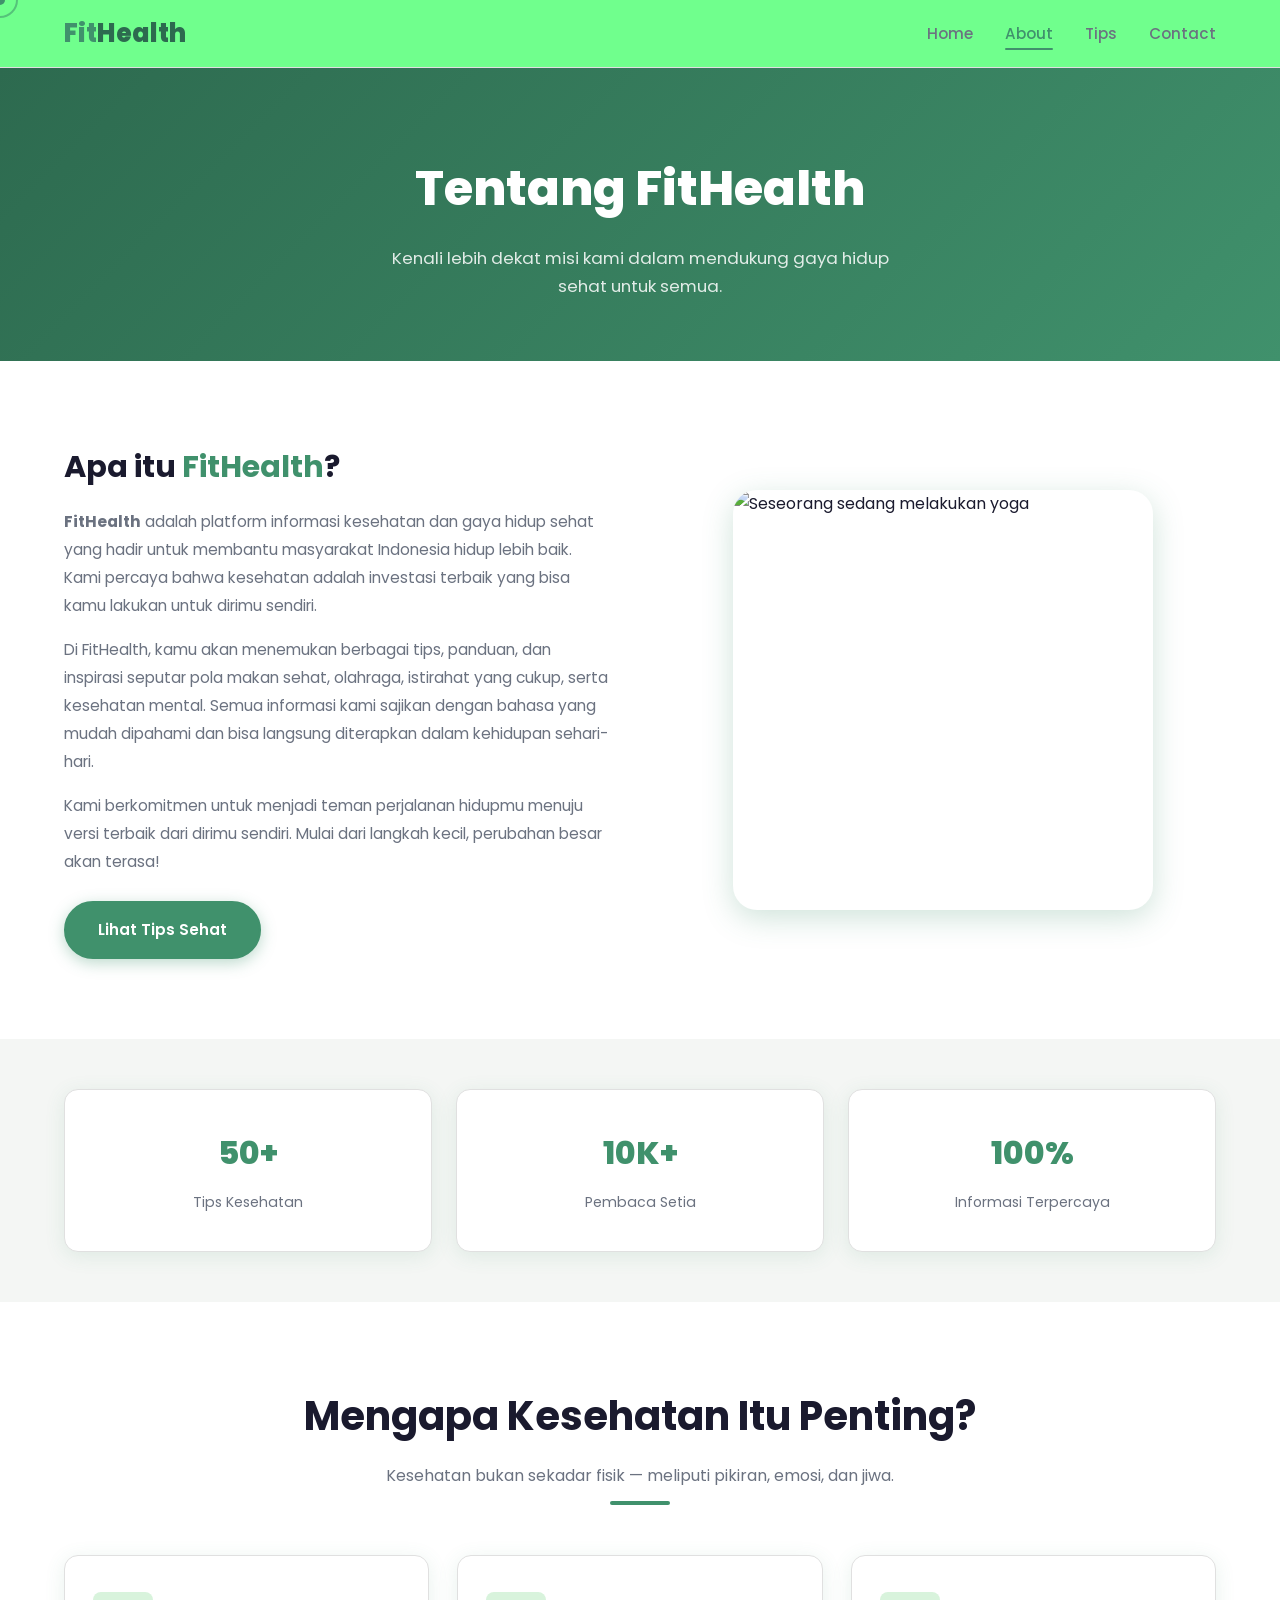
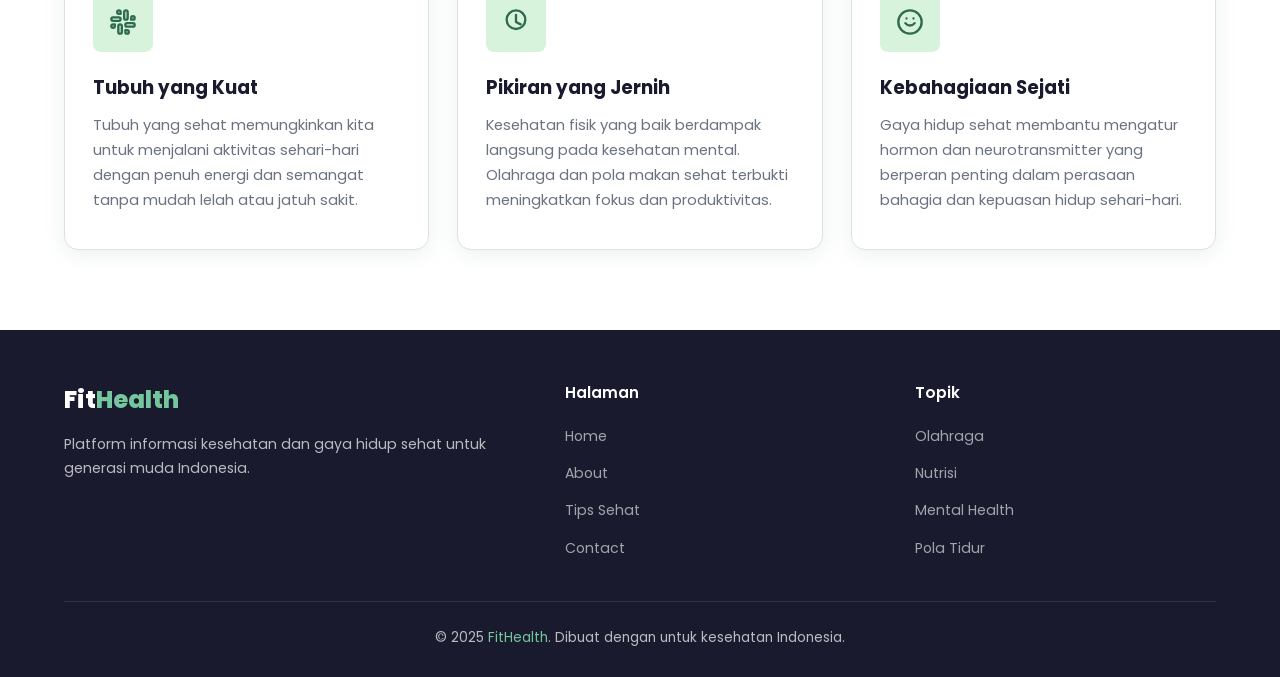
==== commit e9b17bfb: "ganti" ====
--- a/about.html
+++ b/about.html
@@ -12,6 +12,9 @@
 </head>
 <body>
 
+  <div id="cursor-dot" aria-hidden="true"></div>
+  <div id="cursor-ring" aria-hidden="true"></div>
+
   <nav class="navbar">
     <a href="index.html" class="navbar-logo">Fit<span>Health</span></a>
     <ul class="navbar-menu">
@@ -21,7 +24,9 @@
       <li><a href="contact.html">Contact</a></li>
     </ul>
     <div class="hamburger" aria-label="Toggle Menu">
-      <span></span><span></span><span></span>
+      <span></span>
+      <span></span>
+      <span></span>
     </div>
   </nav>
 
@@ -36,17 +41,31 @@
       <p><strong>FitHealth</strong> adalah platform informasi kesehatan dan gaya hidup sehat yang hadir untuk membantu masyarakat Indonesia hidup lebih baik. Kami percaya bahwa kesehatan adalah investasi terbaik yang bisa kamu lakukan untuk dirimu sendiri.</p>
       <p>Di FitHealth, kamu akan menemukan berbagai tips, panduan, dan inspirasi seputar pola makan sehat, olahraga, istirahat yang cukup, serta kesehatan mental. Semua informasi kami sajikan dengan bahasa yang mudah dipahami dan bisa langsung diterapkan dalam kehidupan sehari-hari.</p>
       <p>Kami berkomitmen untuk menjadi teman perjalanan hidupmu menuju versi terbaik dari dirimu sendiri. Mulai dari langkah kecil, perubahan besar akan terasa!</p>
-      <a href="tips.html" class="btn-primary" style="margin-top:10px;">Lihat Tips Sehat</a>
+      <a href="tips.html" class="btn-primary" style="margin-top: 10px;">Lihat Tips Sehat</a>
     </div>
     <div class="about-image">
-      <img src="https://images.unsplash.com/photo-1544367567-0f2fcb009e0b?w=560&q=80&fit=crop" alt="Seseorang sedang melakukan yoga" style="width:100%;max-width:420px;border-radius:24px;box-shadow:var(--shadow-hover);object-fit:cover;aspect-ratio:1;" loading="eager" />
+      <img
+        src="https://images.unsplash.com/photo-1544367567-0f2fcb009e0b?w=560&q=80&fit=crop"
+        alt="Seseorang sedang melakukan yoga"
+        style="width: 100%; max-width: 420px; border-radius: 24px; box-shadow: var(--shadow-hover); object-fit: cover; aspect-ratio: 1;"
+        loading="eager"
+      />
     </div>
   </div>
 
   <div class="about-stats">
-    <div class="stat-item card visible"><h3>50+</h3><p>Tips Kesehatan</p></div>
-    <div class="stat-item card visible"><h3>10K+</h3><p>Pembaca Setia</p></div>
-    <div class="stat-item card visible"><h3>100%</h3><p>Informasi Terpercaya</p></div>
+    <div class="stat-item card">
+      <h3>50+</h3>
+      <p>Tips Kesehatan</p>
+    </div>
+    <div class="stat-item card">
+      <h3>10K+</h3>
+      <p>Pembaca Setia</p>
+    </div>
+    <div class="stat-item card">
+      <h3>100%</h3>
+      <p>Informasi Terpercaya</p>
+    </div>
   </div>
 
   <section>
@@ -59,7 +78,14 @@
       <div class="card">
         <div class="card-icon">
           <svg xmlns="http://www.w3.org/2000/svg" width="28" height="28" viewBox="0 0 24 24" fill="none" stroke="#2d6a4f" stroke-width="2" stroke-linecap="round" stroke-linejoin="round">
-            <path d="M14.5 10c-.83 0-1.5-.67-1.5-1.5v-5c0-.83.67-1.5 1.5-1.5s1.5.67 1.5 1.5v5c0 .83-.67 1.5-1.5 1.5z"/><path d="M20.5 10H19V8.5c0-.83.67-1.5 1.5-1.5s1.5.67 1.5 1.5-.67 1.5-1.5 1.5z"/><path d="M9.5 14c.83 0 1.5.67 1.5 1.5v5c0 .83-.67 1.5-1.5 1.5S8 21.33 8 20.5v-5c0-.83.67-1.5 1.5-1.5z"/><path d="M3.5 14H5v1.5c0 .83-.67 1.5-1.5 1.5S2 16.33 2 15.5 2.67 14 3.5 14z"/><path d="M14 14.5c0-.83.67-1.5 1.5-1.5h5c.83 0 1.5.67 1.5 1.5s-.67 1.5-1.5 1.5h-5c-.83 0-1.5-.67-1.5-1.5z"/><path d="M15.5 19H14v1.5c0 .83.67 1.5 1.5 1.5s1.5-.67 1.5-1.5-.67-1.5-1.5-1.5z"/><path d="M10 9.5C10 8.67 9.33 8 8.5 8h-5C2.67 8 2 8.67 2 9.5S2.67 11 3.5 11h5c.83 0 1.5-.67 1.5-1.5z"/><path d="M8.5 5H10V3.5C10 2.67 9.33 2 8.5 2S7 2.67 7 3.5 7.67 5 8.5 5z"/>
+            <path d="M14.5 10c-.83 0-1.5-.67-1.5-1.5v-5c0-.83.67-1.5 1.5-1.5s1.5.67 1.5 1.5v5c0 .83-.67 1.5-1.5 1.5z"/>
+            <path d="M20.5 10H19V8.5c0-.83.67-1.5 1.5-1.5s1.5.67 1.5 1.5-.67 1.5-1.5 1.5z"/>
+            <path d="M9.5 14c.83 0 1.5.67 1.5 1.5v5c0 .83-.67 1.5-1.5 1.5S8 21.33 8 20.5v-5c0-.83.67-1.5 1.5-1.5z"/>
+            <path d="M3.5 14H5v1.5c0 .83-.67 1.5-1.5 1.5S2 16.33 2 15.5 2.67 14 3.5 14z"/>
+            <path d="M14 14.5c0-.83.67-1.5 1.5-1.5h5c.83 0 1.5.67 1.5 1.5s-.67 1.5-1.5 1.5h-5c-.83 0-1.5-.67-1.5-1.5z"/>
+            <path d="M15.5 19H14v1.5c0 .83.67 1.5 1.5 1.5s1.5-.67 1.5-1.5-.67-1.5-1.5-1.5z"/>
+            <path d="M10 9.5C10 8.67 9.33 8 8.5 8h-5C2.67 8 2 8.67 2 9.5S2.67 11 3.5 11h5c.83 0 1.5-.67 1.5-1.5z"/>
+            <path d="M8.5 5H10V3.5C10 2.67 9.33 2 8.5 2S7 2.67 7 3.5 7.67 5 8.5 5z"/>
           </svg>
         </div>
         <h3>Tubuh yang Kuat</h3>
@@ -68,7 +94,8 @@
       <div class="card">
         <div class="card-icon">
           <svg xmlns="http://www.w3.org/2000/svg" width="28" height="28" viewBox="0 0 24 24" fill="none" stroke="#2d6a4f" stroke-width="2" stroke-linecap="round" stroke-linejoin="round">
-            <path d="M12 2a8 8 0 1 0 0 16 8 8 0 0 0 0-16z"/><path d="M12 6v6l4 2"/>
+            <path d="M12 2a8 8 0 1 0 0 16 8 8 0 0 0 0-16z"/>
+            <path d="M12 6v6l4 2"/>
           </svg>
         </div>
         <h3>Pikiran yang Jernih</h3>
@@ -77,7 +104,10 @@
       <div class="card">
         <div class="card-icon">
           <svg xmlns="http://www.w3.org/2000/svg" width="28" height="28" viewBox="0 0 24 24" fill="none" stroke="#2d6a4f" stroke-width="2" stroke-linecap="round" stroke-linejoin="round">
-            <circle cx="12" cy="12" r="10"/><path d="M8 13s1.5 2 4 2 4-2 4-2"/><line x1="9" y1="9" x2="9.01" y2="9"/><line x1="15" y1="9" x2="15.01" y2="9"/>
+            <circle cx="12" cy="12" r="10"/>
+            <path d="M8 13s1.5 2 4 2 4-2 4-2"/>
+            <line x1="9" y1="9" x2="9.01" y2="9"/>
+            <line x1="15" y1="9" x2="15.01" y2="9"/>
           </svg>
         </div>
         <h3>Kebahagiaan Sejati</h3>
@@ -112,7 +142,7 @@
       </div>
     </div>
     <div class="footer-bottom">
-      <p>&copy; 2025 <span>FitHealth</span>. Dibuat dengan ❤️ untuk kesehatan Indonesia.</p>
+      <p>&copy; 2025 <span>FitHealth</span>. Dibuat dengan untuk kesehatan Indonesia.</p>
     </div>
   </footer>
 
--- a/style.css
+++ b/style.css
@@ -30,7 +30,7 @@
   position: sticky;
   top: 0;
   z-index: 1000;
-  background: rgba(255,255,255,0.95);
+  background: rgba(105, 255, 135, 0.95);
   backdrop-filter: blur(10px);
   border-bottom: 1px solid var(--gray-mid);
   padding: 0 5%;
@@ -40,7 +40,7 @@
   height: 68px;
   transition: var(--transition);
 }
-.navbar.scrolled { box-shadow: 0 2px 20px rgba(0,0,0,0.08); }
+.navbar.scrolled { box-shadow: 0 2px 20px rgba(255, 9, 9, 0.08); }
 
 .navbar-logo { font-size:1.6rem; font-weight:800; color:var(--green-main); }
 .navbar-logo span { color:var(--green-dark); }
@@ -75,6 +75,7 @@
 .hero p { font-size:1.05rem; color:var(--gray-text); margin-bottom:36px; }
 .hero-image { flex:1; display:flex; justify-content:center; align-items:center; }
 .hero-illustration { width:100%; max-width:480px; background:linear-gradient(135deg,var(--green-pale),var(--green-light)); border-radius:24px; aspect-ratio:4/3; display:flex; align-items:center; justify-content:center; font-size:8rem; box-shadow:var(--shadow-hover); }
+.hero-photo { width:100%; max-width:480px; height:420px; object-fit:cover; border-radius:24px; box-shadow:var(--shadow-hover); }
 
 /* ── Buttons ── */
 .btn-primary, .btn-outline {
@@ -190,4 +191,31 @@
   .about-stats { grid-template-columns:1fr; }
   .contact-wrapper { grid-template-columns:1fr; padding:50px 5%; gap:36px; }
   .footer-top { grid-template-columns:1fr; gap:28px; }
-}+}
+/* ── Custom Cursor ── */
+* { cursor: none !important; }
+#cursor-dot {
+  position: fixed; pointer-events: none; z-index: 99999;
+  width: 10px; height: 10px; border-radius: 50%;
+  background: var(--green-main);
+  transform: translate(-50%, -50%);
+  transition: width .15s ease, height .15s ease, background .2s ease;
+  will-change: left, top;
+}
+#cursor-ring {
+  position: fixed; pointer-events: none; z-index: 99998;
+  width: 36px; height: 36px; border-radius: 50%;
+  border: 2px solid var(--green-main);
+  transform: translate(-50%, -50%);
+  opacity: 0.55;
+  transition: width .2s ease, height .2s ease, opacity .2s ease, border-color .2s ease;
+  will-change: left, top;
+}
+#cursor-dot.cur-hover  { width: 16px; height: 16px; background: var(--green-dark); }
+#cursor-ring.cur-hover { width: 52px; height: 52px; opacity: 0.3; border-color: var(--green-dark); }
+#cursor-dot.cur-click  { width: 7px;  height: 7px; }
+#cursor-ring.cur-click { width: 22px; height: 22px; opacity: 0.9; }
+@media (hover: none) and (pointer: coarse) {
+  * { cursor: auto !important; }
+  #cursor-dot, #cursor-ring { display: none; }
+} 
